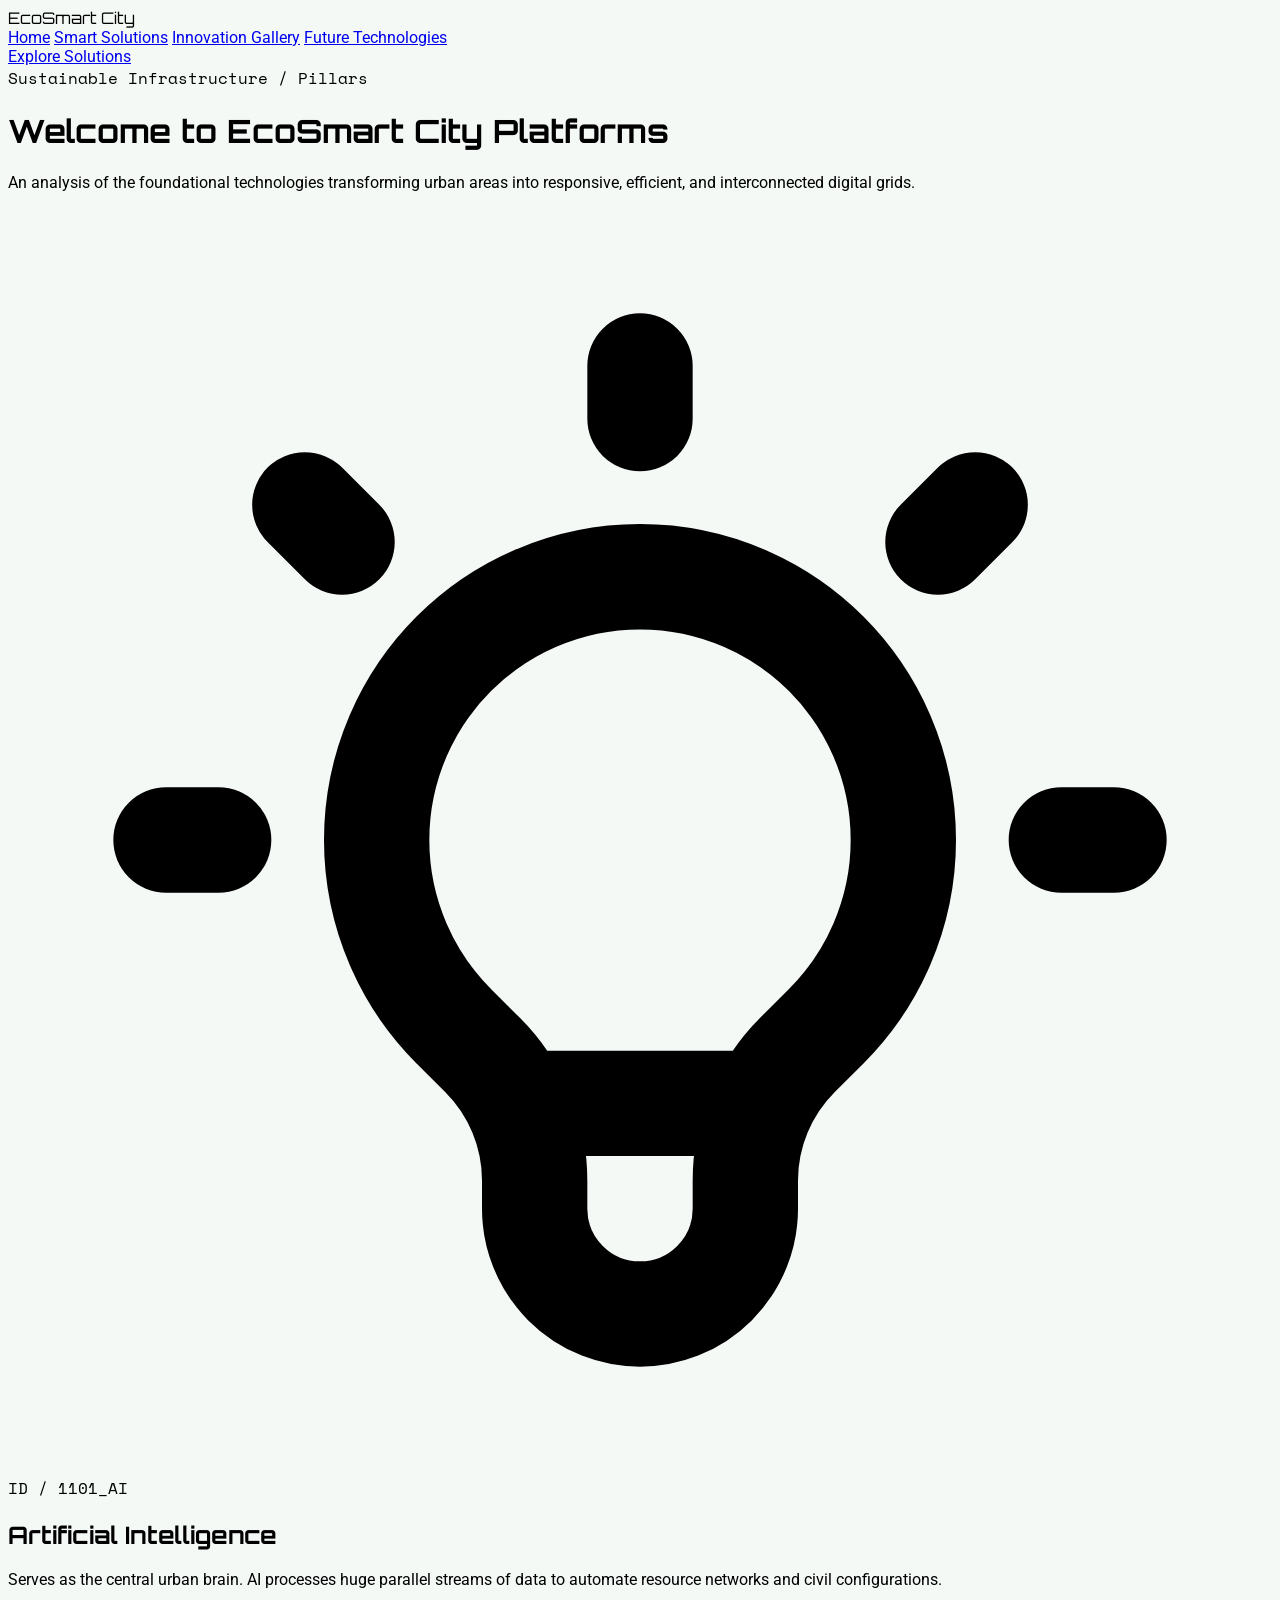
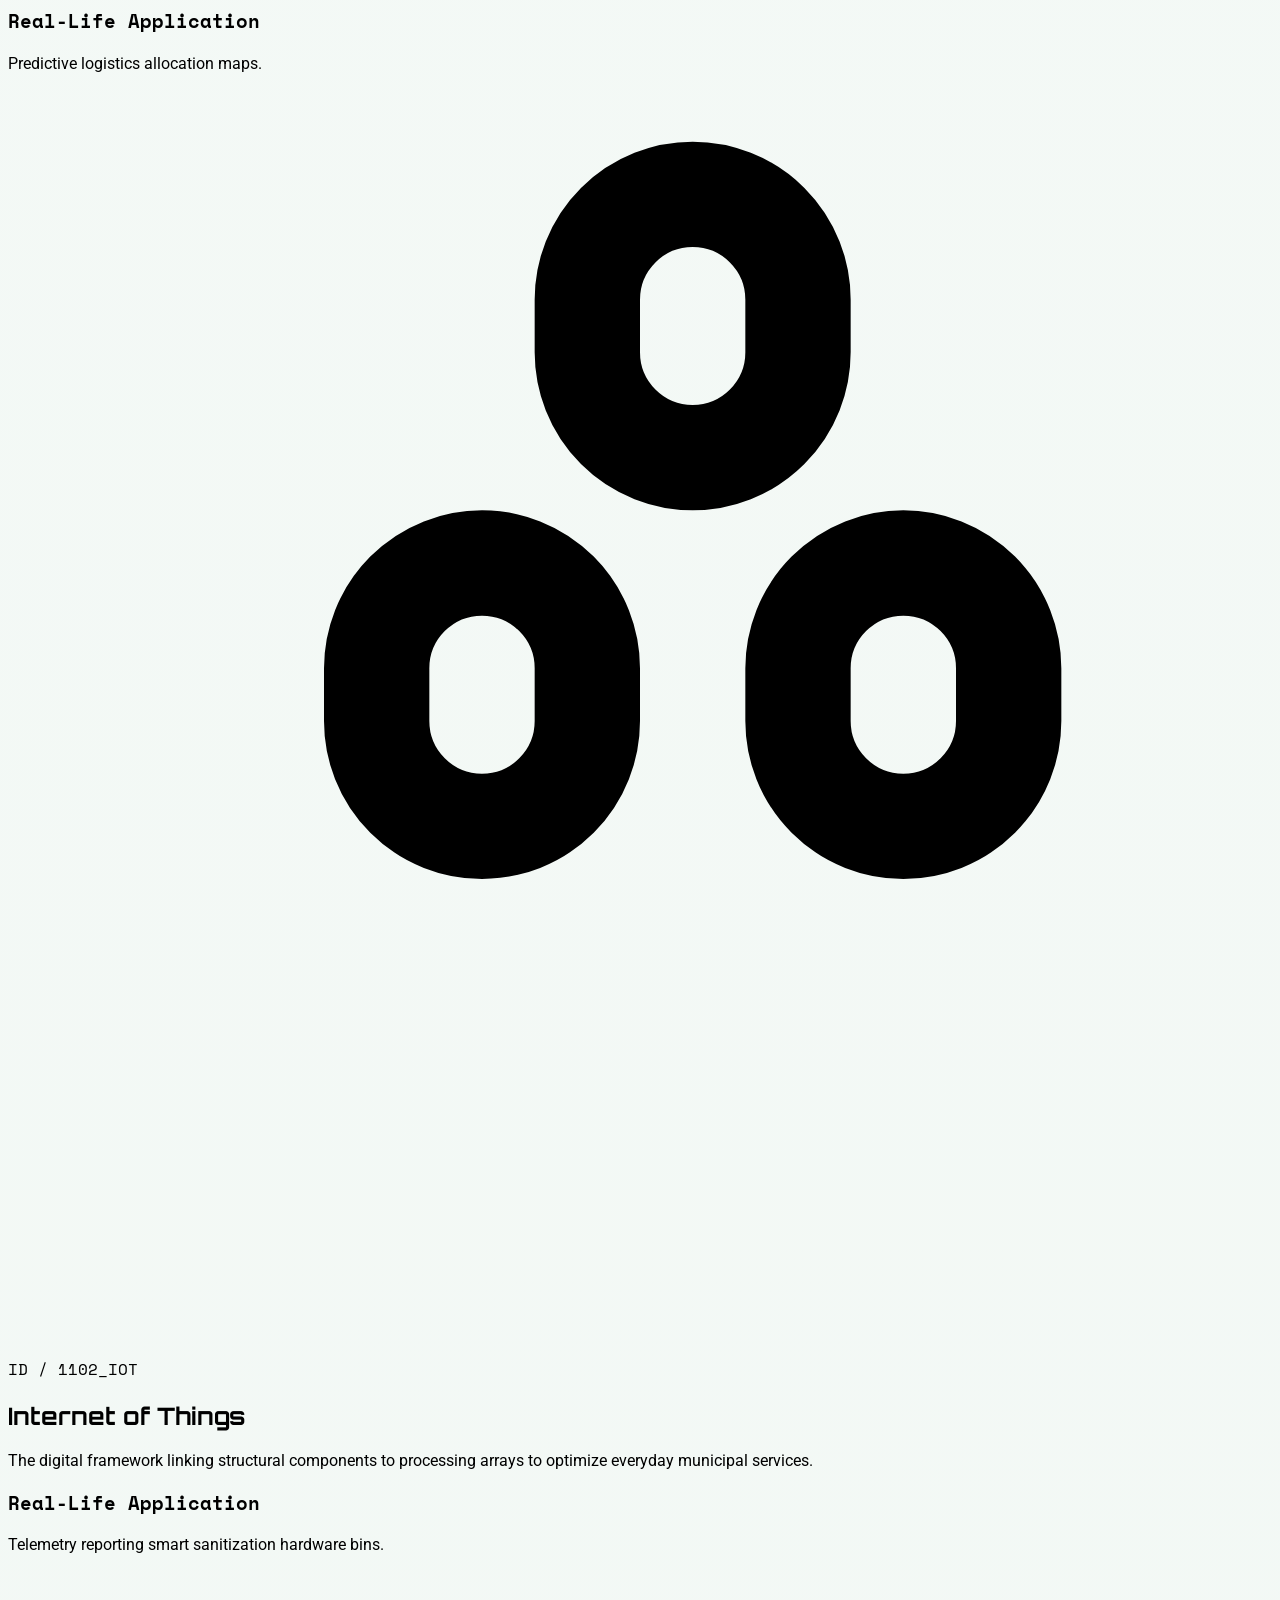
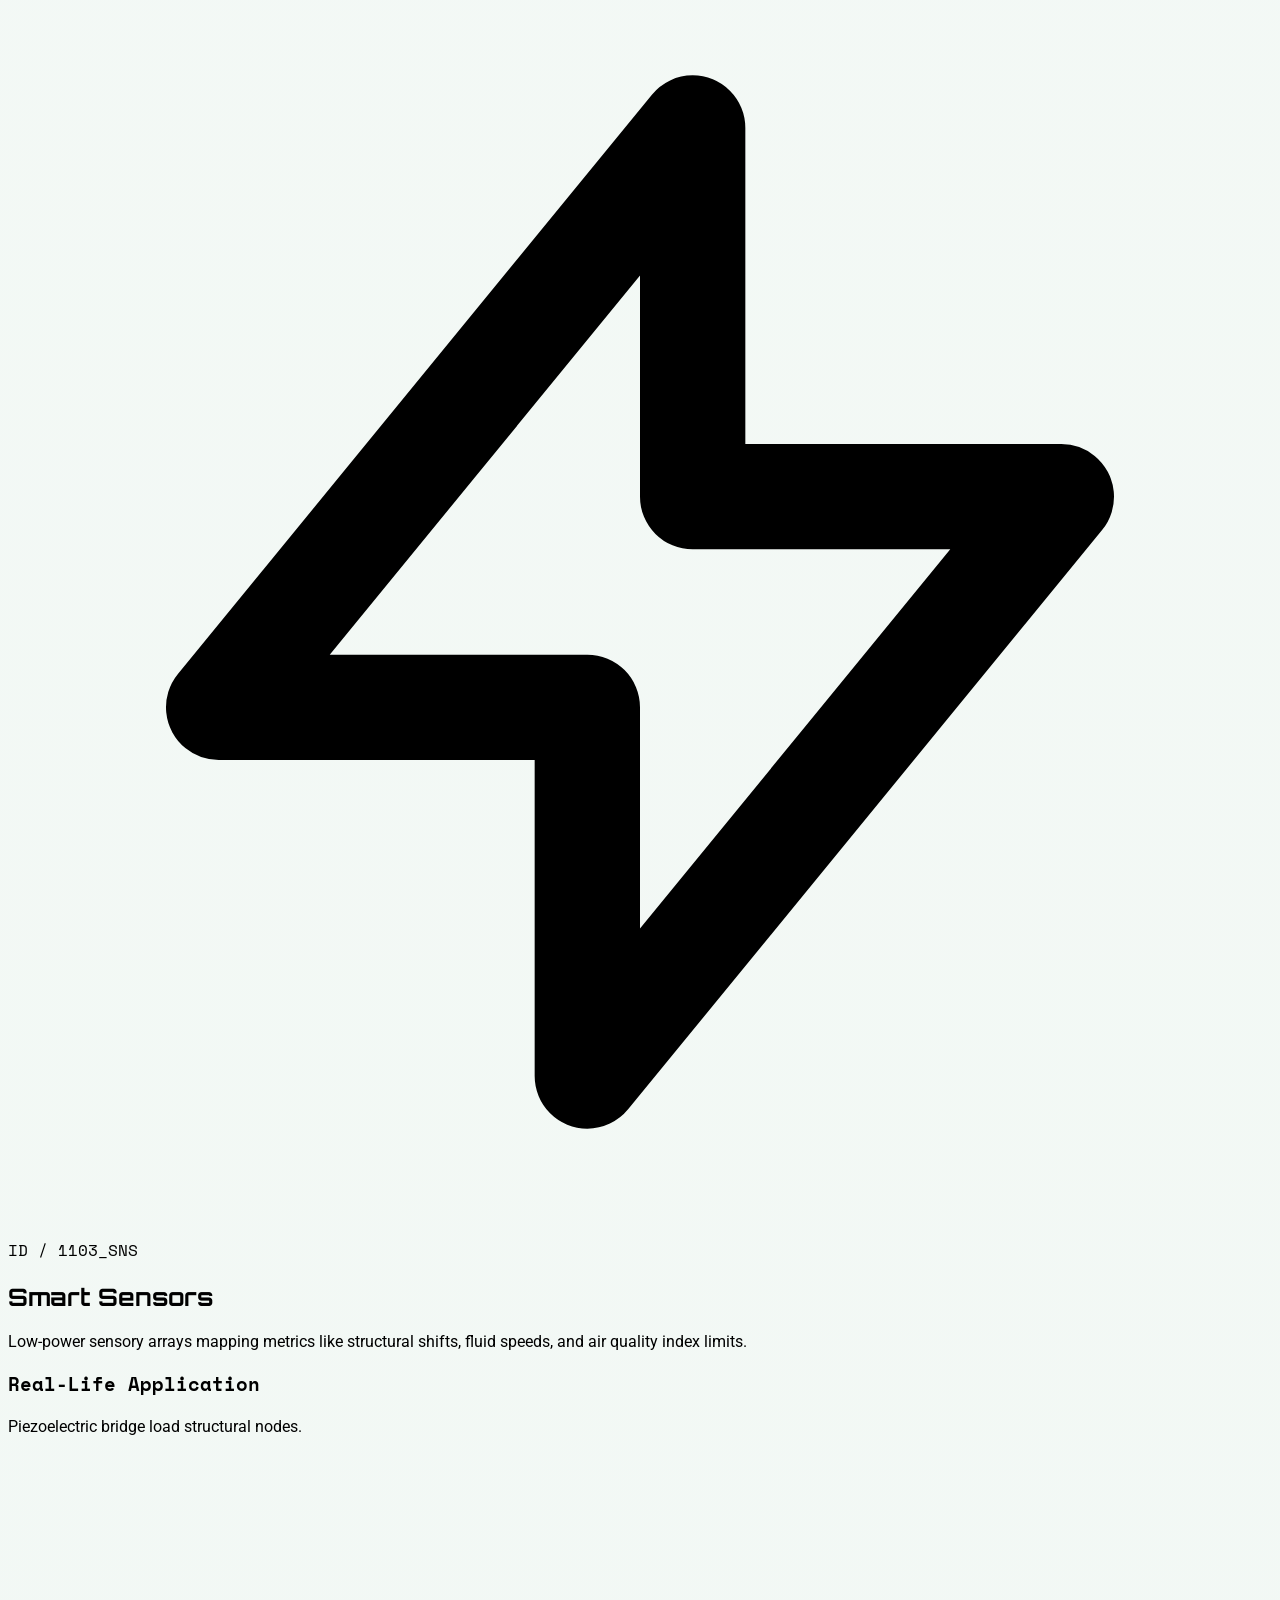
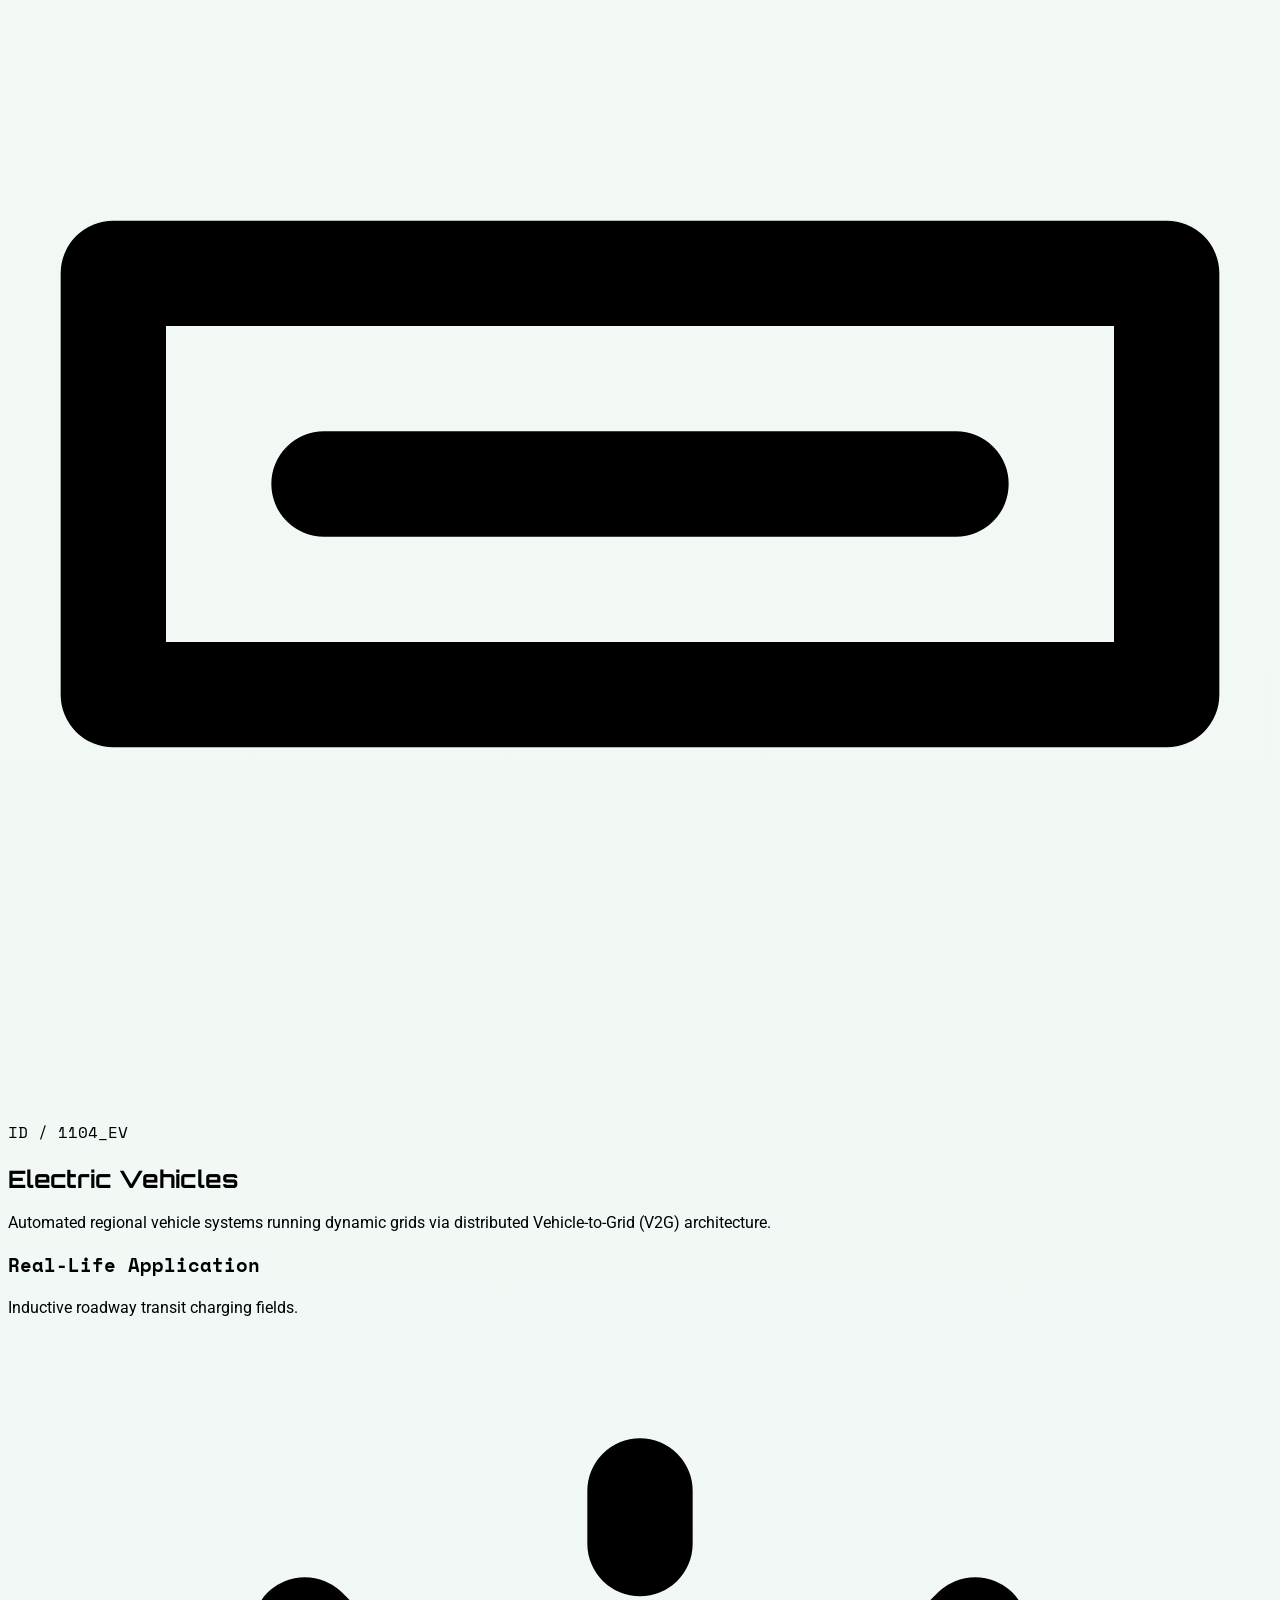
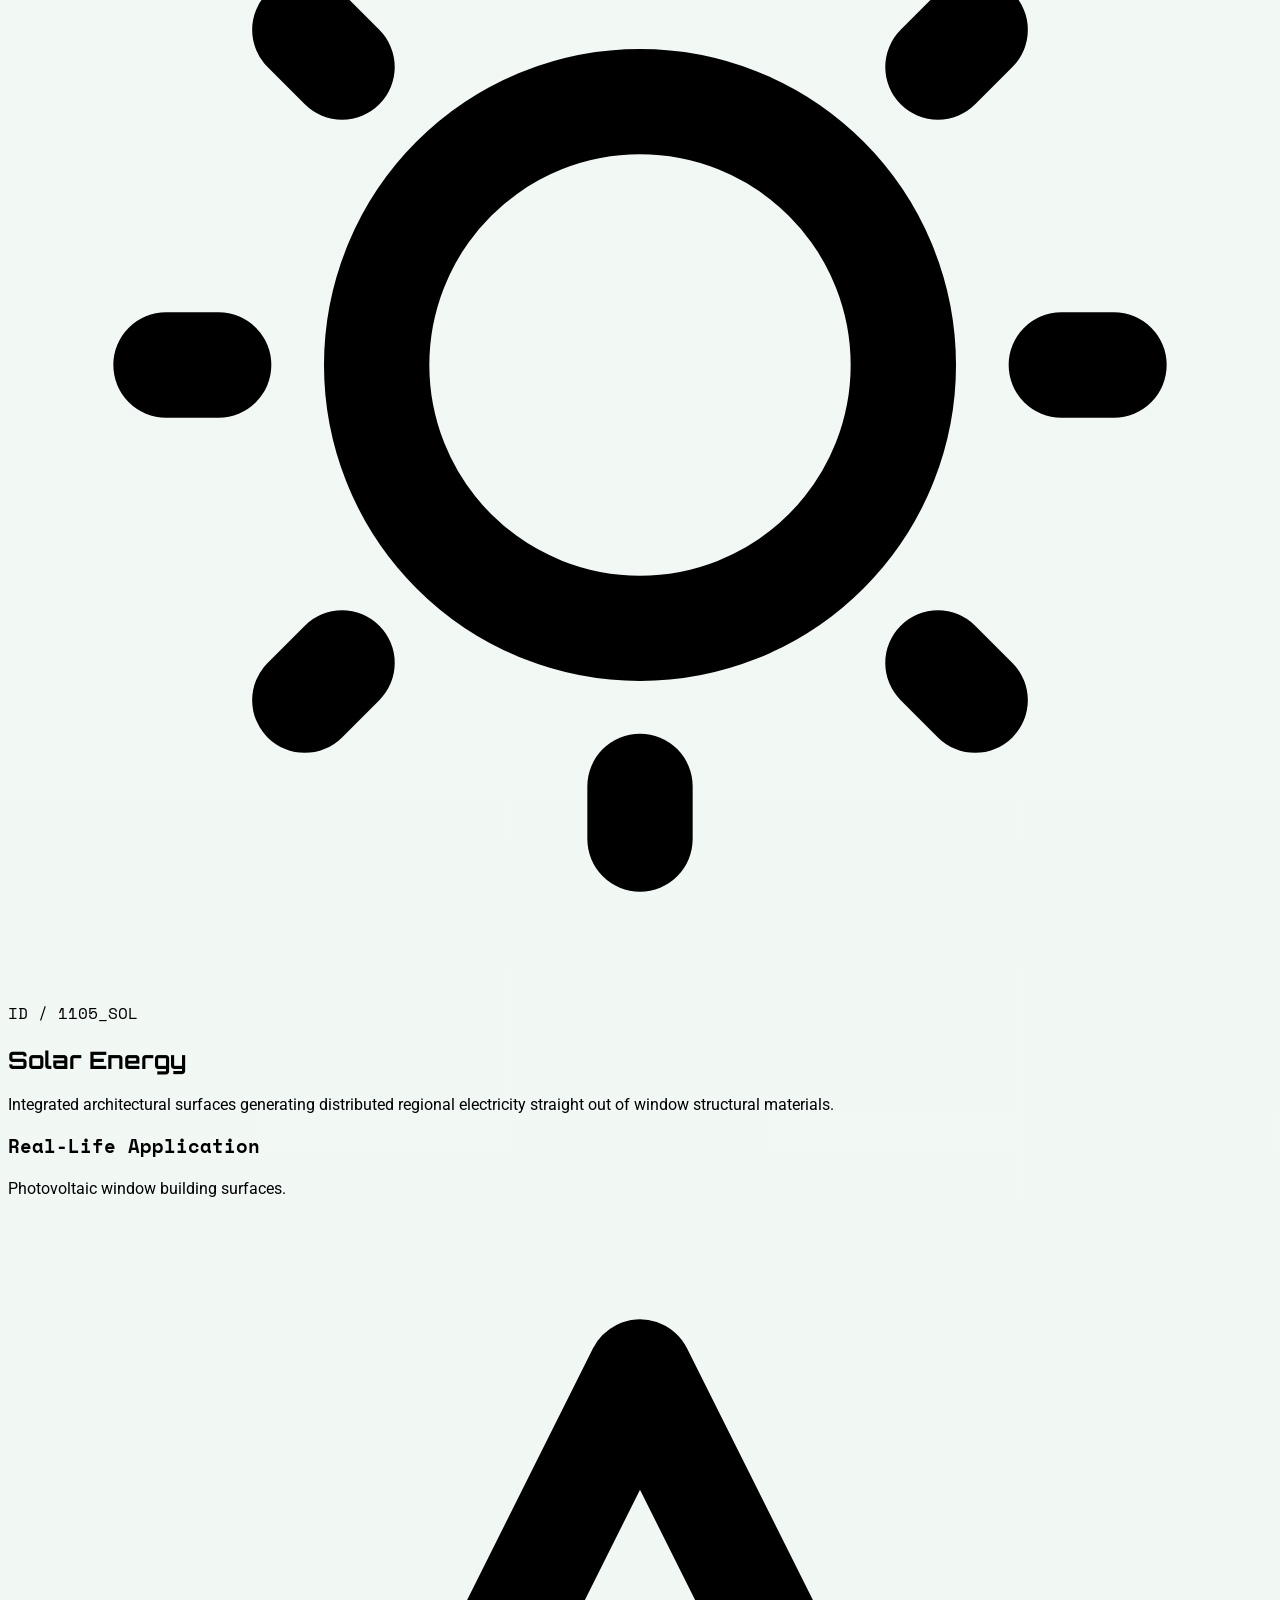
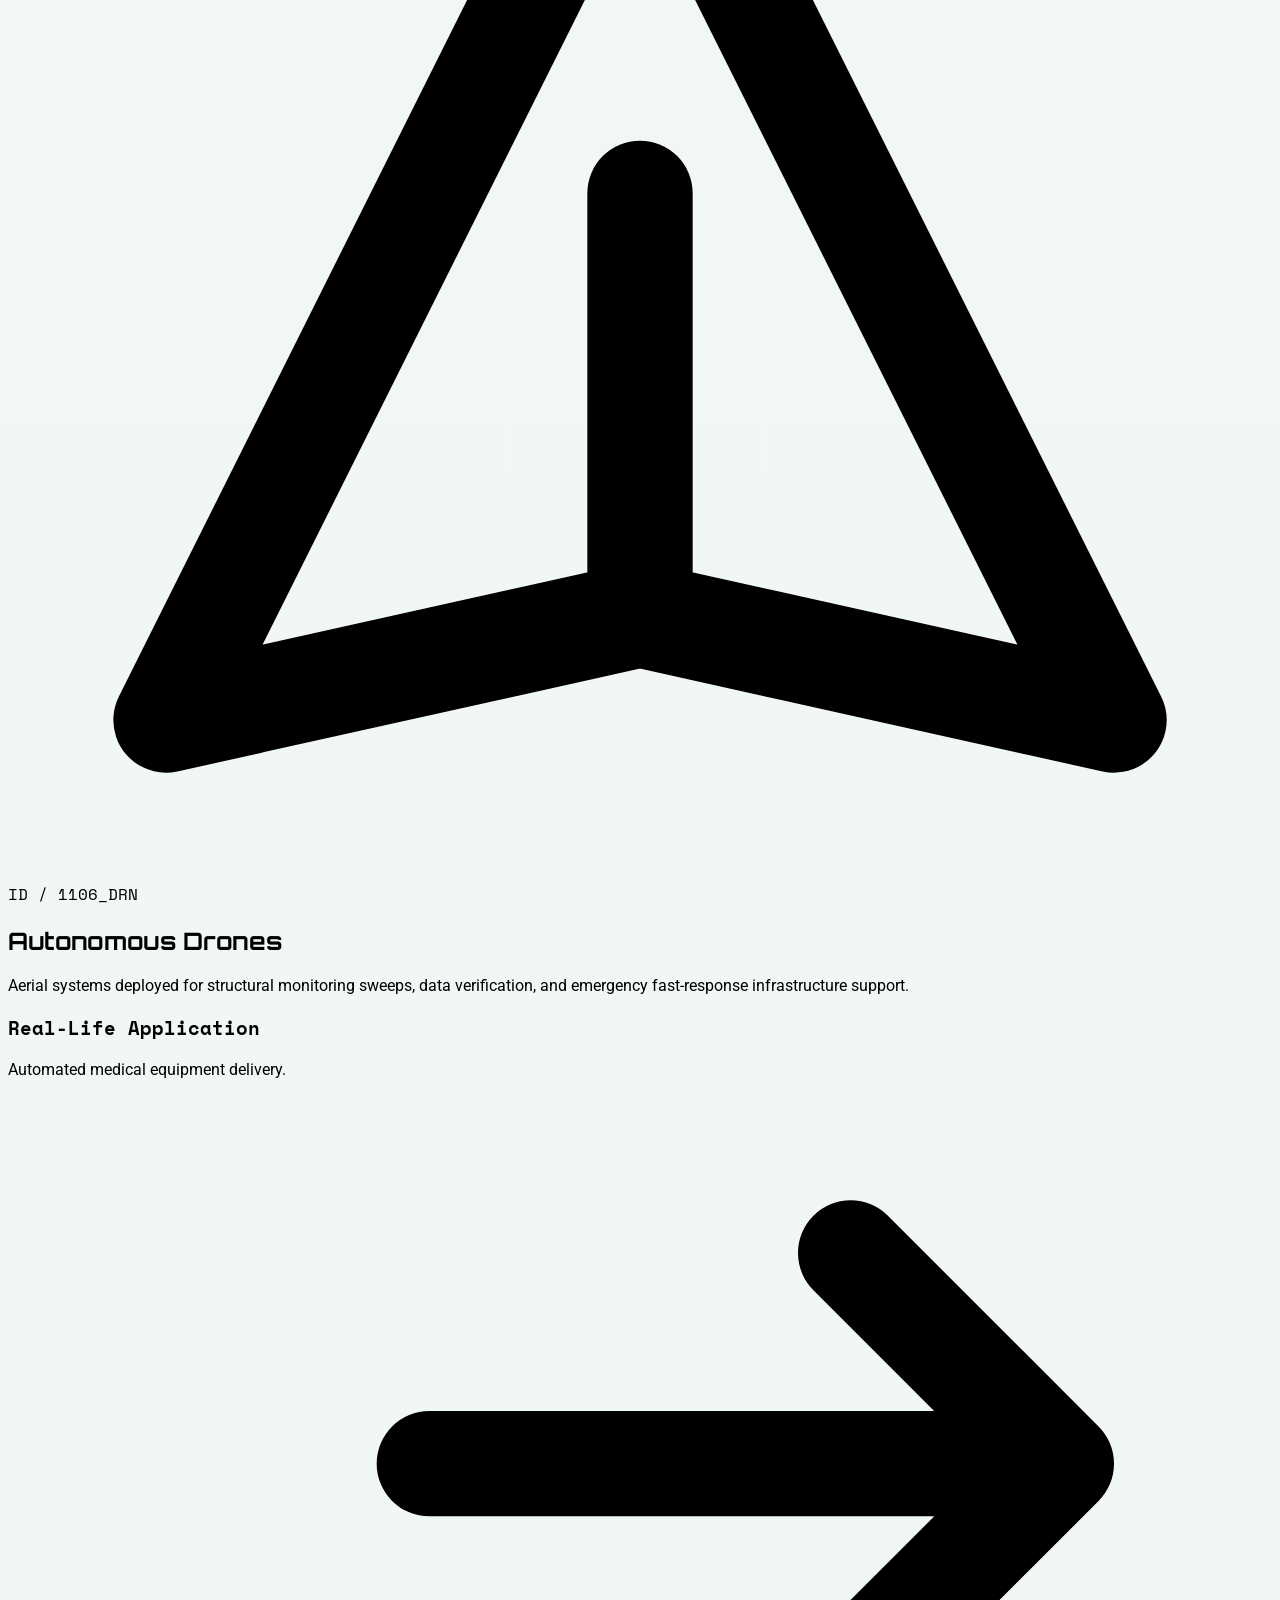
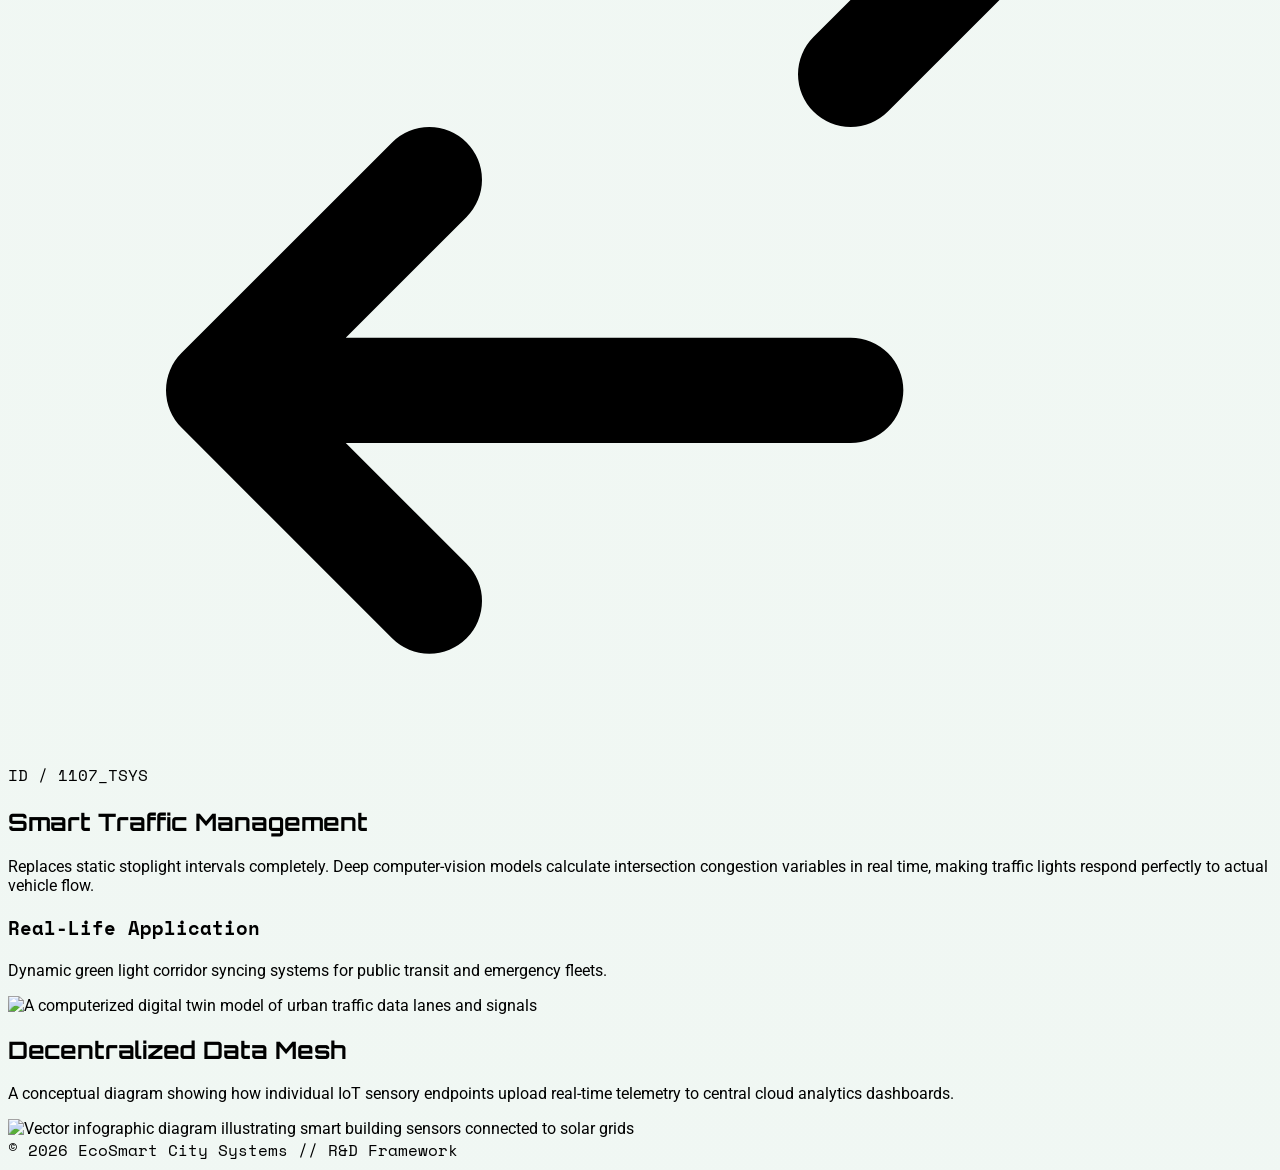
==== future.html @ ba5cf3be "Add files via upload" ====
<!DOCTYPE html>
<html lang="en">
<head>
    <meta charset="UTF-8">
    <meta name="viewport" content="width=device-width, initial-scale=1.0">
    <title>EcoSmart City | Smart Cities & Sustainable Infrastructure</title>
    
    <!-- Tailwind CSS CDN for modern grid layouts and utilities -->
    <script src="https://cdn.tailwindcss.com"></script>
    
    <!-- AOS CSS Library for smooth scroll-driven entrance animations -->
    <link href="https://unpkg.com/aos@2.3.1/dist/aos.css" rel="stylesheet">

    <style>
        /* Importing Orbitron for headings and Roboto for regular text */
        @import url('https://fonts.googleapis.com/css2?family=Orbitron:wght@500;700;900&family=Roboto:wght@300;400;500;700&family=Space+Mono&display=swap');
        
        body { font-family: 'Roboto', sans-serif; overflow-x: hidden; }
        h1, h2, h3, .heading-font { font-family: 'Orbitron', sans-serif; }
        .font-mono { font-family: 'Space Mono', monospace; }

        /* Background Mesh Grid Animation (Light Eco-Digital Variant) */
        @keyframes meshFlicker {
            0% { background-position: 0px 0px; opacity: 0.4; }
            50% { background-position: 2px -2px; opacity: 0.5; }
            100% { background-position: 0px 0px; opacity: 0.4; }
        }

        .animated-mesh {
            background-color: #f4f9f6;
            background-image: 
                linear-gradient(rgba(244, 249, 246, 0.90), rgba(240, 247, 243, 0.96)),
                url('[data-uri]');
            background-size: initial;
            animation: meshFlicker 8s ease-in-out infinite;
        }

        ::-webkit-scrollbar { width: 6px; }
        ::-webkit-scrollbar-track { background: #eef5f1; }
        ::-webkit-scrollbar-thumb { background: #c2dcd0; border-radius: 10px; }
    </style>
</head>

<body class="animated-mesh text-slate-700 font-light">

    <!-- Top Navigation Bar (Unchanged) -->
    <nav class="sticky top-0 z-50 border-b border-slate-100 bg-[#fbfcfb]/95 backdrop-blur-md transition-all">
        <div class="max-w-7xl mx-auto px-6 h-20 flex items-center justify-between">
            
            <!-- Logo Section -->
            <div class="flex items-center gap-2.5 font-bold text-[#0f4c43] text-xl tracking-wide heading-font">
                <span class="h-4 w-4 rounded-full bg-[#52b788] inline-block shadow-sm"></span>
                EcoSmart City
            </div>
            
            <!-- Links Section -->
            <div class="hidden lg:flex items-center gap-6 font-medium text-[#3a5a40]">
                <a href="index.html" class="bg-[#0f4c43] text-white px-5 py-2.5 rounded-full text-sm font-semibold hover:opacity-90 transition-all">Home</a>
                <a href="smart-solutions.html" class="hover:text-[#0f4c43] text-sm transition-colors duration-200">Smart Solutions</a>
                <a href="innovation-gallery.html" class="hover:text-[#0f4c43] text-sm transition-colors duration-200">Innovation Gallery</a>
                <a href="future.html" class="hover:text-[#0f4c43] text-sm transition-colors duration-200">Future Technologies</a>
            </div>

            <!-- Action CTA Button -->
            <div>
                <a href="#" class="bg-[#ffb03a] hover:bg-[#efa12a] text-[#0f4c43] px-6 py-3 rounded-full text-sm font-bold tracking-wide transition-all shadow-sm">
                    Explore Solutions
                </a>
            </div>
        </div>
    </nav>

    <!-- Header -->
    <header class="relative overflow-hidden bg-emerald-50/40 py-28 border-b border-emerald-100/60">
        <div class="absolute inset-0 bg-[radial-gradient(circle_at_30%_30%,_rgba(16,185,129,0.08),_rgba(244,249,246,0)_40%)]"></div>
        <div class="max-w-4xl mx-auto px-6 text-center relative z-10" data-aos="fade-up" data-aos-duration="1000">
            <span class="font-mono text-emerald-600 text-xs font-bold tracking-widest uppercase bg-emerald-100/60 px-3.5 py-1.5 rounded-full border border-emerald-200/60 shadow-sm">
                Sustainable Infrastructure / Pillars
            </span>
            <h1 class="mt-6 text-3xl sm:text-5xl font-black tracking-tight text-slate-900 leading-tight">
                Welcome to <span class="text-[#0f4c43]">EcoSmart City</span> Platforms
            </h1>
            <p class="mt-5 text-slate-600 text-base sm:text-lg max-w-2xl mx-auto leading-relaxed font-normal">
                An analysis of the foundational technologies transforming urban areas into responsive, efficient, and interconnected digital grids.
            </p>
        </div>
    </header>

    <!-- Main Technologies Grid -->
    <main class="max-w-7xl mx-auto px-6 py-20">
        <div class="grid grid-cols-1 md:grid-cols-2 lg:grid-cols-3 gap-8">

            <!-- 1. Artificial Intelligence -->
            <section data-aos="fade-up" data-aos-duration="600" data-aos-delay="100" class="group bg-white border border-slate-200/80 rounded-2xl p-6 transition-all duration-300 hover:border-emerald-400 hover:-translate-y-1 hover:shadow-xl hover:shadow-emerald-500/5 flex flex-col justify-between">
                <div>
                    <div class="flex items-center justify-between mb-5">
                        <div class="p-3 bg-emerald-50 text-emerald-600 rounded-xl border border-emerald-100 group-hover:scale-110 transition-transform duration-300">
                            <svg class="w-6 h-6" fill="none" stroke="currentColor" stroke-width="2" viewBox="0 0 24 24"><path stroke-linecap="round" stroke-linejoin="round" d="M9.663 17h4.673M12 3v1m6.364 1.636l-.707.707M21 12h-1M4 12H3m3.343-5.657l-.707-.707m2.828 9.9a5 5 0 117.072 0l-.548.547A3.374 3.374 0 0014 18.469V19a2 2 0 11-4 0v-.531c0-.895-.356-1.754-.988-2.386l-.548-.547z"/></svg>
                        </div>
                        <span class="font-mono text-xs text-slate-400">ID / 1101_AI</span>
                    </div>
                    <h2 class="text-lg font-bold text-slate-900 mb-2 tracking-wide">Artificial Intelligence</h2>
                    <p class="text-slate-600 text-sm leading-relaxed font-normal">Serves as the central urban brain. AI processes huge parallel streams of data to automate resource networks and civil configurations.</p>
                </div>
                <div class="mt-6 border-t border-slate-100 pt-4"><h3 class="font-mono text-xs font-bold uppercase tracking-wider text-emerald-600 mb-1">Real-Life Application</h3><p class="text-xs text-slate-500 font-normal">Predictive logistics allocation maps.</p></div>
            </section>

            <!-- 2. Internet of Things -->
            <section data-aos="fade-up" data-aos-duration="600" data-aos-delay="200" class="group bg-white border border-slate-200/80 rounded-2xl p-6 transition-all duration-300 hover:border-emerald-400 hover:-translate-y-1 hover:shadow-xl flex flex-col justify-between">
                <div>
                    <div class="flex items-center justify-between mb-5">
                        <div class="p-3 bg-emerald-50 text-emerald-600 rounded-xl border border-emerald-100 group-hover:scale-110 transition-transform duration-300">
                            <svg class="w-6 h-6" fill="none" stroke="currentColor" stroke-width="2" viewBox="0 0 24 24"><path stroke-linecap="round" stroke-linejoin="round" d="M11 4a2 2 0 114 0v1a2 2 0 01-2 2 2 2 0 01-2-2V4zm-4 7a2 2 0 114 0v1a2 2 0 01-2 2 2 2 0 01-2-2v-1zm8 0a2 2 0 114 0v1a2 2 0 01-2 2 2 2 0 01-2-2v-1z"/></svg>
                        </div>
                        <span class="font-mono text-xs text-slate-400">ID / 1102_IOT</span>
                    </div>
                    <h2 class="text-lg font-bold text-slate-900 mb-2 tracking-wide">Internet of Things</h2>
                    <p class="text-slate-600 text-sm leading-relaxed font-normal">The digital framework linking structural components to processing arrays to optimize everyday municipal services.</p>
                </div>
                <div class="mt-6 border-t border-slate-100 pt-4"><h3 class="font-mono text-xs font-bold uppercase tracking-wider text-emerald-600 mb-1">Real-Life Application</h3><p class="text-xs text-slate-500 font-normal">Telemetry reporting smart sanitization hardware bins.</p></div>
            </section>

            <!-- 3. Smart Sensors -->
            <section data-aos="fade-up" data-aos-duration="600" data-aos-delay="300" class="group bg-white border border-slate-200/80 rounded-2xl p-6 transition-all duration-300 hover:border-emerald-400 hover:-translate-y-1 hover:shadow-xl flex flex-col justify-between">
                <div>
                    <div class="flex items-center justify-between mb-5">
                        <div class="p-3 bg-emerald-50 text-emerald-600 rounded-xl border border-emerald-100 group-hover:scale-110 transition-transform duration-300">
                            <svg class="w-6 h-6" fill="none" stroke="currentColor" stroke-width="2" viewBox="0 0 24 24"><path stroke-linecap="round" stroke-linejoin="round" d="M13 10V3L4 14h7v7l9-11h-7z"/></svg>
                        </div>
                        <span class="font-mono text-xs text-slate-400">ID / 1103_SNS</span>
                    </div>
                    <h2 class="text-lg font-bold text-slate-900 mb-2 tracking-wide">Smart Sensors</h2>
                    <p class="text-slate-600 text-sm leading-relaxed font-normal">Low-power sensory arrays mapping metrics like structural shifts, fluid speeds, and air quality index limits.</p>
                </div>
                <div class="mt-6 border-t border-slate-100 pt-4"><h3 class="font-mono text-xs font-bold uppercase tracking-wider text-emerald-600 mb-1">Real-Life Application</h3><p class="text-xs text-slate-500 font-normal">Piezoelectric bridge load structural nodes.</p></div>
            </section>

            <!-- 4. Electric Vehicles -->
            <section data-aos="fade-up" data-aos-duration="600" data-aos-delay="100" class="group bg-white border border-slate-200/80 rounded-2xl p-6 transition-all duration-300 hover:border-emerald-400 hover:-translate-y-1 hover:shadow-xl flex flex-col justify-between">
                <div>
                    <div class="flex items-center justify-between mb-5">
                        <div class="p-3 bg-emerald-50 text-emerald-600 rounded-xl border border-emerald-100 group-hover:scale-110 transition-transform duration-300">
                            <svg class="w-6 h-6" fill="none" stroke="currentColor" stroke-width="2" viewBox="0 0 24 24"><path stroke-linecap="round" stroke-linejoin="round" d="M18 12H6M2 8h20v8H2V8z"/></svg>
                        </div>
                        <span class="font-mono text-xs text-slate-400">ID / 1104_EV</span>
                    </div>
                    <h2 class="text-lg font-bold text-slate-900 mb-2 tracking-wide">Electric Vehicles</h2>
                    <p class="text-slate-600 text-sm leading-relaxed font-normal">Automated regional vehicle systems running dynamic grids via distributed Vehicle-to-Grid (V2G) architecture.</p>
                </div>
                <div class="mt-6 border-t border-slate-100 pt-4"><h3 class="font-mono text-xs font-bold uppercase tracking-wider text-emerald-600 mb-1">Real-Life Application</h3><p class="text-xs text-slate-500 font-normal">Inductive roadway transit charging fields.</p></div>
            </section>

            <!-- 5. Solar Energy Systems -->
            <section data-aos="fade-up" data-aos-duration="600" data-aos-delay="200" class="group bg-white border border-slate-200/80 rounded-2xl p-6 transition-all duration-300 hover:border-emerald-400 hover:-translate-y-1 hover:shadow-xl flex flex-col justify-between">
                <div>
                    <div class="flex items-center justify-between mb-5">
                        <div class="p-3 bg-emerald-50 text-emerald-600 rounded-xl border border-emerald-100 group-hover:scale-110 transition-transform duration-300">
                            <svg class="w-6 h-6" fill="none" stroke="currentColor" stroke-width="2" viewBox="0 0 24 24"><path stroke-linecap="round" stroke-linejoin="round" d="M12 3v1m0 16v1m9-9h-1M4 12H3m15.364-6.364l-.707.707M6.343 17.657l-.707.707m12.728 0l-.707-.707M6.343 6.343l-.707-.707M12 7a5 5 0 100 10 5 5 0 000-10z"/></svg>
                        </div>
                        <span class="font-mono text-xs text-slate-400">ID / 1105_SOL</span>
                    </div>
                    <h2 class="text-lg font-bold text-slate-900 mb-2 tracking-wide">Solar Energy</h2>
                    <p class="text-slate-600 text-sm leading-relaxed font-normal">Integrated architectural surfaces generating distributed regional electricity straight out of window structural materials.</p>
                </div>
                <div class="mt-6 border-t border-slate-100 pt-4"><h3 class="font-mono text-xs font-bold uppercase tracking-wider text-emerald-600 mb-1">Real-Life Application</h3><p class="text-xs text-slate-500 font-normal">Photovoltaic window building surfaces.</p></div>
            </section>

            <!-- 6. Autonomous Drones -->
            <section data-aos="fade-up" data-aos-duration="600" data-aos-delay="300" class="group bg-white border border-slate-200/80 rounded-2xl p-6 transition-all duration-300 hover:border-emerald-400 hover:-translate-y-1 hover:shadow-xl flex flex-col justify-between">
                <div>
                    <div class="flex items-center justify-between mb-5">
                        <div class="p-3 bg-emerald-50 text-emerald-600 rounded-xl border border-emerald-100 group-hover:scale-110 transition-transform duration-300">
                            <svg class="w-6 h-6" fill="none" stroke="currentColor" stroke-width="2" viewBox="0 0 24 24"><path stroke-linecap="round" stroke-linejoin="round" d="M12 19l9 2-9-18-9 18 9-2zm0 0v-8"/></svg>
                        </div>
                        <span class="font-mono text-xs text-slate-400">ID / 1106_DRN</span>
                    </div>
                    <h2 class="text-lg font-bold text-slate-900 mb-2 tracking-wide">Autonomous Drones</h2>
                    <p class="text-slate-600 text-sm leading-relaxed font-normal">Aerial systems deployed for structural monitoring sweeps, data verification, and emergency fast-response infrastructure support.</p>
                </div>
                <div class="mt-6 border-t border-slate-100 pt-4"><h3 class="font-mono text-xs font-bold uppercase tracking-wider text-emerald-600 mb-1">Real-Life Application</h3><p class="text-xs text-slate-500 font-normal">Automated medical equipment delivery.</p></div>
            </section>

            <!-- Pillar #7: Smart Traffic System -->
            <section data-aos="fade-up" data-aos-duration="800" class="group bg-white border border-slate-200 rounded-2xl p-6 md:col-span-2 lg:col-span-3 transition-all hover:border-emerald-400 hover:shadow-xl">
                <div class="lg:flex lg:items-center lg:gap-10">
                    <div class="lg:w-1/2">
                        <div class="flex items-center justify-between mb-5">
                            <div class="p-3.5 bg-emerald-50 text-emerald-600 rounded-2xl border border-emerald-100 group-hover:rotate-12 transition-transform duration-300 shadow-sm">
                                <svg class="w-7 h-7" fill="none" stroke="currentColor" stroke-width="2" viewBox="0 0 24 24"><path stroke-linecap="round" stroke-linejoin="round" d="M8 7h12m0 0l-4-4m4 4l-4 4m0 6H4m0 0l4 4m-4-4l4-4"/></svg>
                            </div>
                            <span class="font-mono text-xs text-slate-400">ID / 1107_TSYS</span>
                        </div>
                        <h2 class="text-xl sm:text-2xl font-bold text-slate-900 mb-3 tracking-wide leading-tight">Smart Traffic Management</h2>
                        <p class="text-slate-600 text-sm leading-relaxed mb-5 font-normal">
                            Replaces static stoplight intervals completely. Deep computer-vision models calculate intersection congestion variables in real time, making traffic lights respond perfectly to actual vehicle flow.
                        </p>
                        <div class="border-t border-slate-100 pt-4">
                            <h3 class="font-mono text-xs font-bold uppercase tracking-wider text-emerald-600 mb-1.5">Real-Life Application</h3>
                            <p class="text-xs text-slate-500 leading-relaxed font-normal">Dynamic green light corridor syncing systems for public transit and emergency fleets.</p>
                        </div>
                    </div>
                    
                    <!-- HIGH CONTRAST IMAGE CONTAINER -->
                    <div class="mt-8 lg:mt-0 lg:w-1/2 border border-slate-200 rounded-2xl overflow-hidden aspect-video bg-slate-900 shadow-lg relative group">
                        <div class="absolute inset-0 bg-gradient-to-tr from-slate-950/20 via-transparent to-transparent z-10"></div>
                        <img src="https://encrypted-tbn3.gstatic.com/licensed-image?q=tbn:ANd9GcQ7nRBJh0-ch67nHxDC5IL7YkzVeQdbahtcjBEEB-HwWvxQrbD8en9q-5yDgUeAv332640g8iqcsou7YbY" alt="A computerized digital twin model of urban traffic data lanes and signals" class="w-full h-full object-cover group-hover:scale-105 transition-transform duration-700 block" />
                    </div>
                </div>
            </section>

        </div>
    </main>

    <!-- Visual Ecosystem Integration Section -->
    <section class="bg-emerald-50/30 border-t border-emerald-100 py-24">
        <div class="max-w-4xl mx-auto px-6 text-center" data-aos="zoom-in" data-aos-duration="1000">
            <h2 class="text-xl sm:text-2xl font-bold text-slate-900 mb-3 tracking-wide">Decentralized Data Mesh</h2>
            <p class="text-slate-600 text-sm max-w-lg mx-auto mb-12 leading-relaxed font-normal">
                A conceptual diagram showing how individual IoT sensory endpoints upload real-time telemetry to central cloud analytics dashboards.
            </p>
            
            <!-- HIGH CONTRAST MESH CONTAINER -->
            <div class="border border-emerald-200 rounded-3xl overflow-hidden bg-white shadow-xl group p-4">
                <img src="https://encrypted-tbn2.gstatic.com/licensed-image?q=tbn:ANd9GcTEFpJxp6K6Qn6Fu3m2bl5xLAK0t7ZoqZUAp7_k53p1x39o8KbT5uxDm2aFYw_QX6F69mkEvCvUvBmfZCw" alt="Vector infographic diagram illustrating smart building sensors connected to solar grids" class="w-full object-cover group-hover:scale-[1.01] transition-transform duration-700 ease-in-out block rounded-2xl border border-slate-100" />
            </div>
        </div>
    </section>

    <!-- Footer System -->
    <footer class="bg-emerald-50/50 border-t border-emerald-100 text-slate-400 font-mono text-center text-xs py-10">
        &copy; 2026 EcoSmart City Systems // R&D Framework
    </footer>

    <!-- AOS JavaScript Script Injection & Initialization -->
    <script src="https://unpkg.com/aos@2.3.1/dist/aos.js"></script>
    <script>
        AOS.init({
            once: true,
            mirror: false
        });
    </script>
</body>
</html>
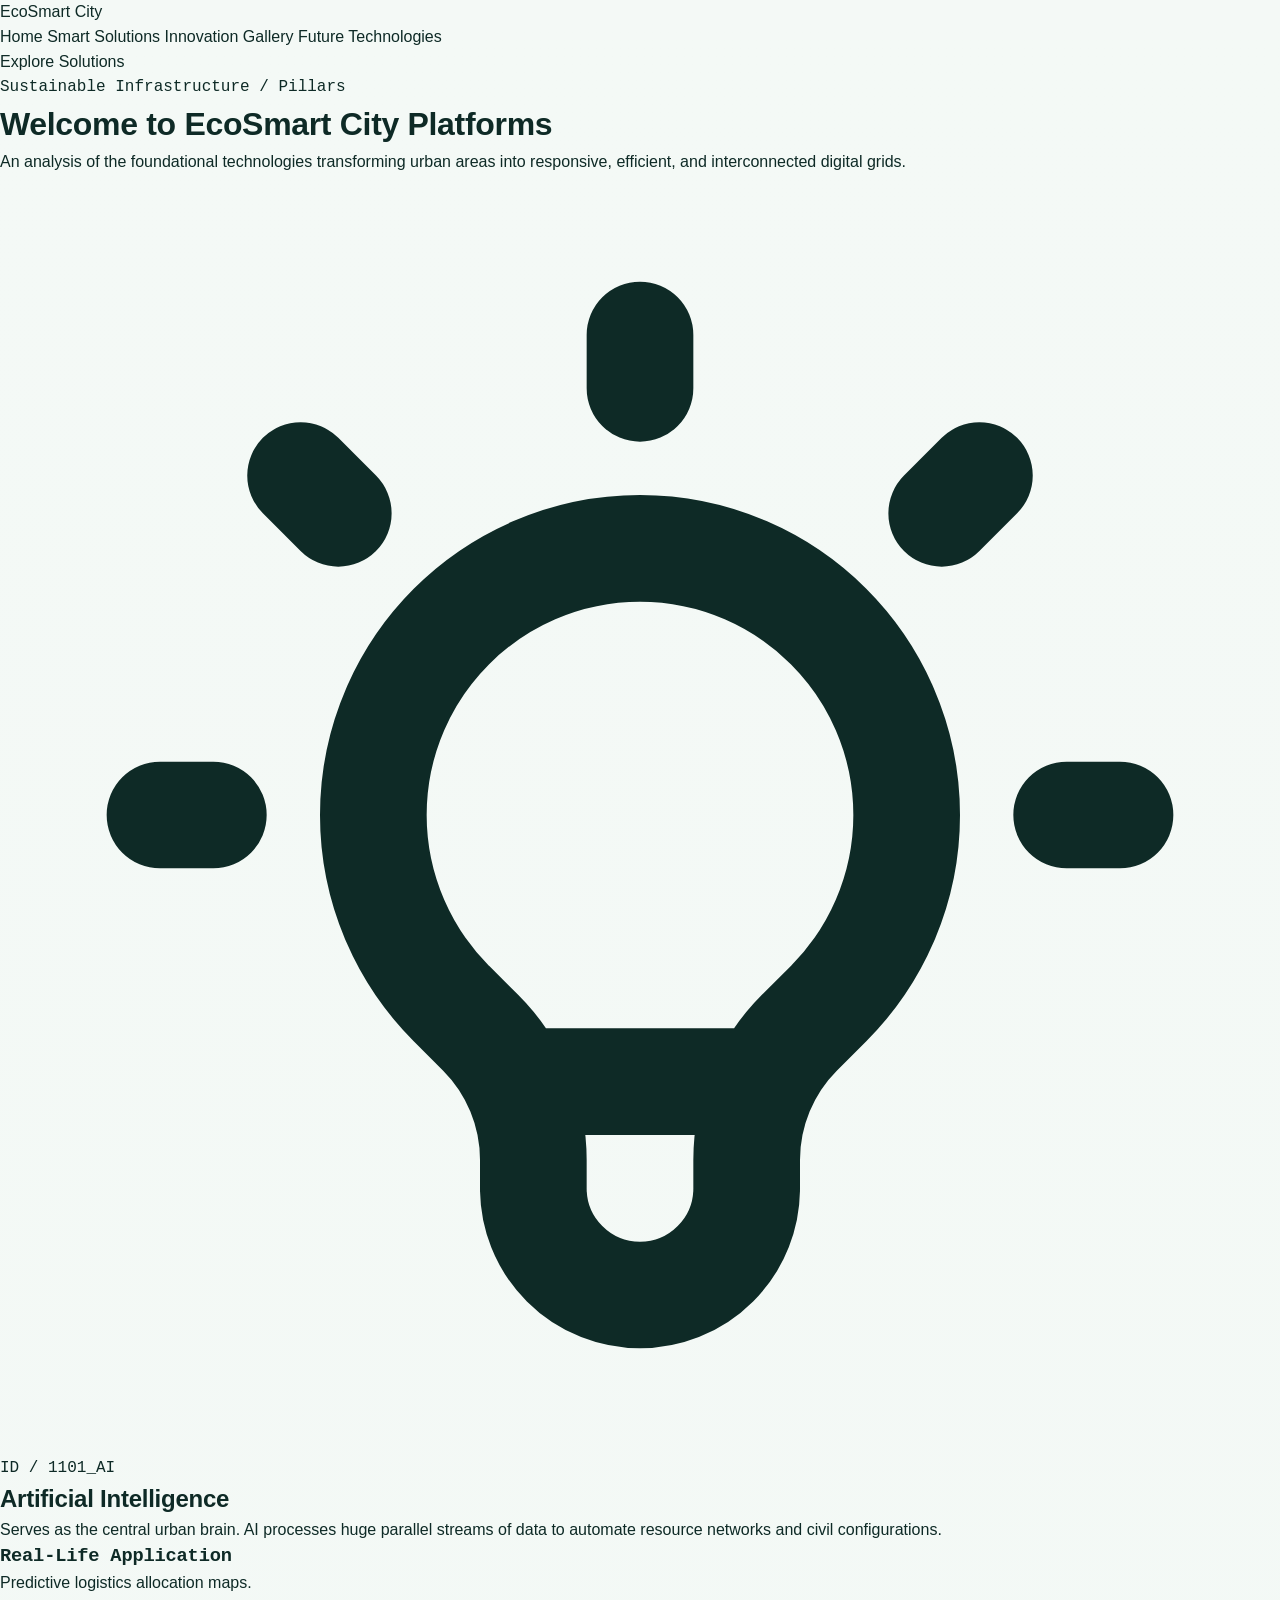
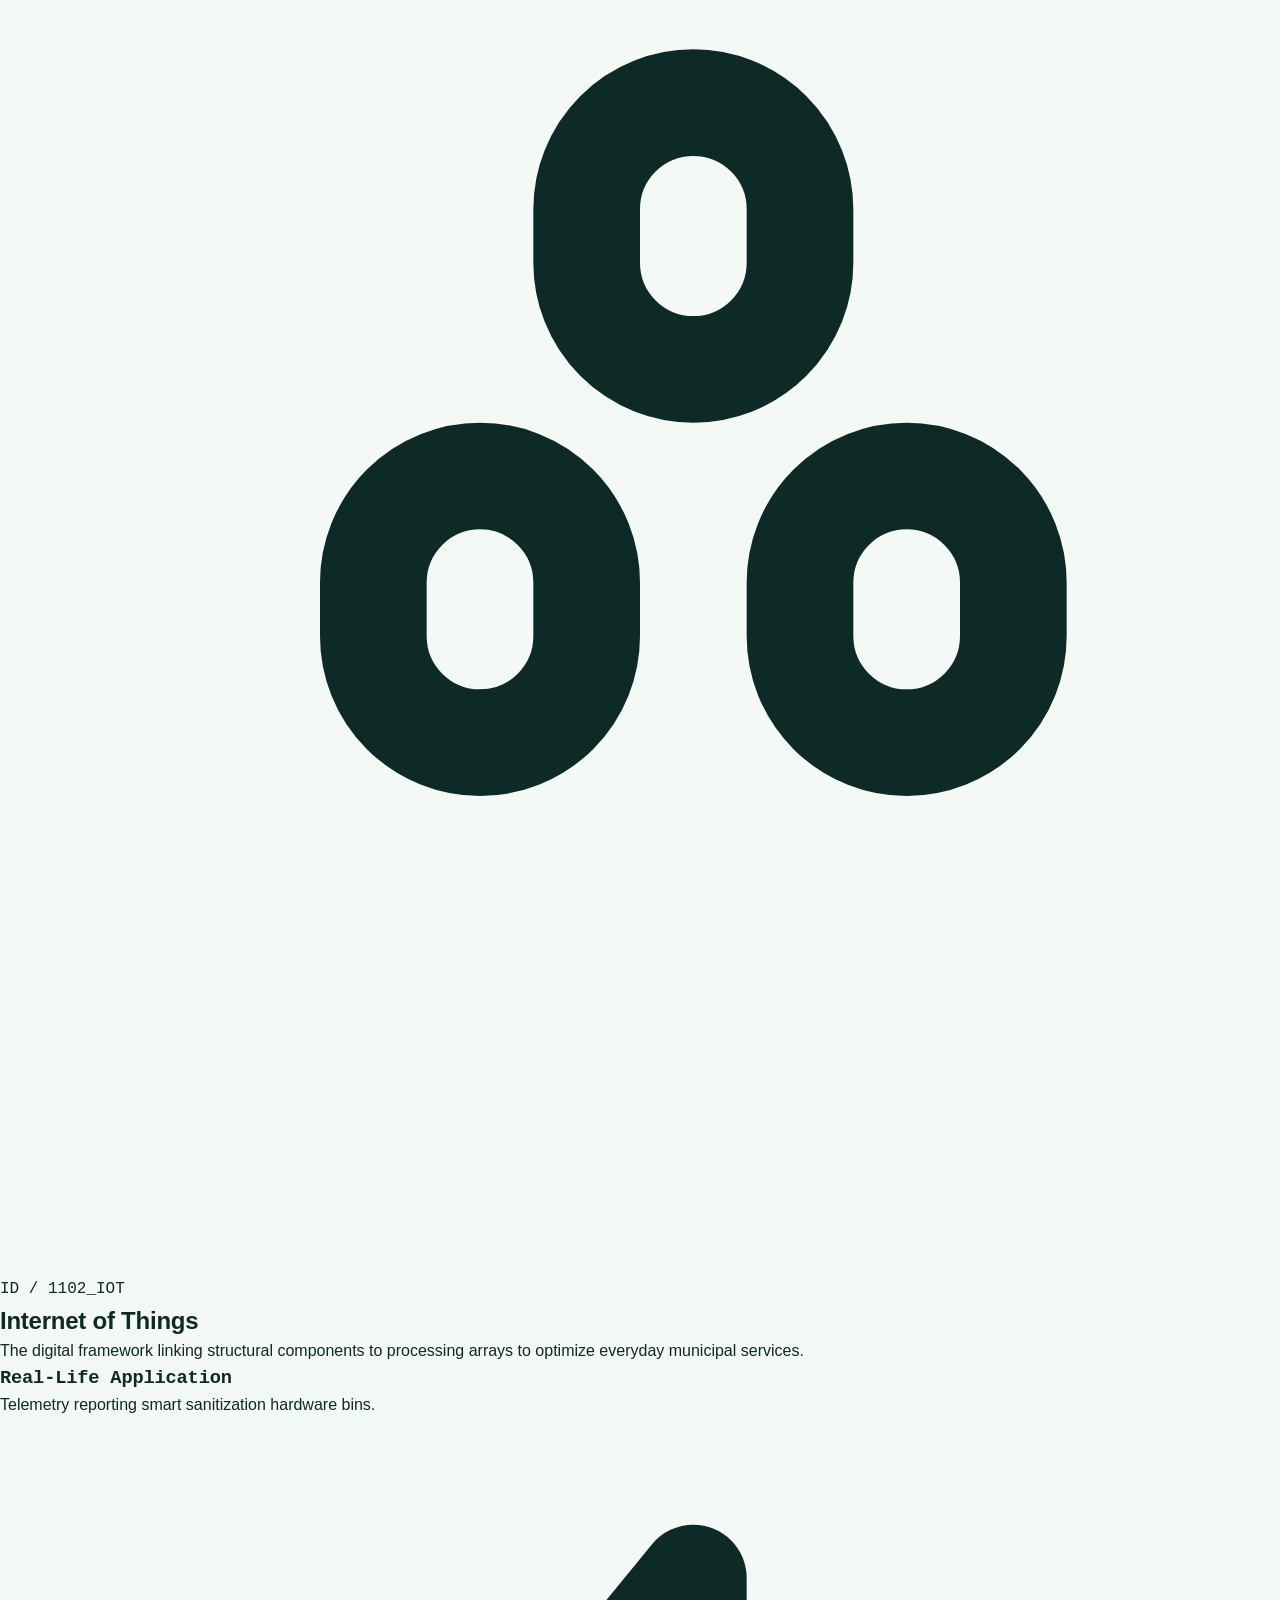
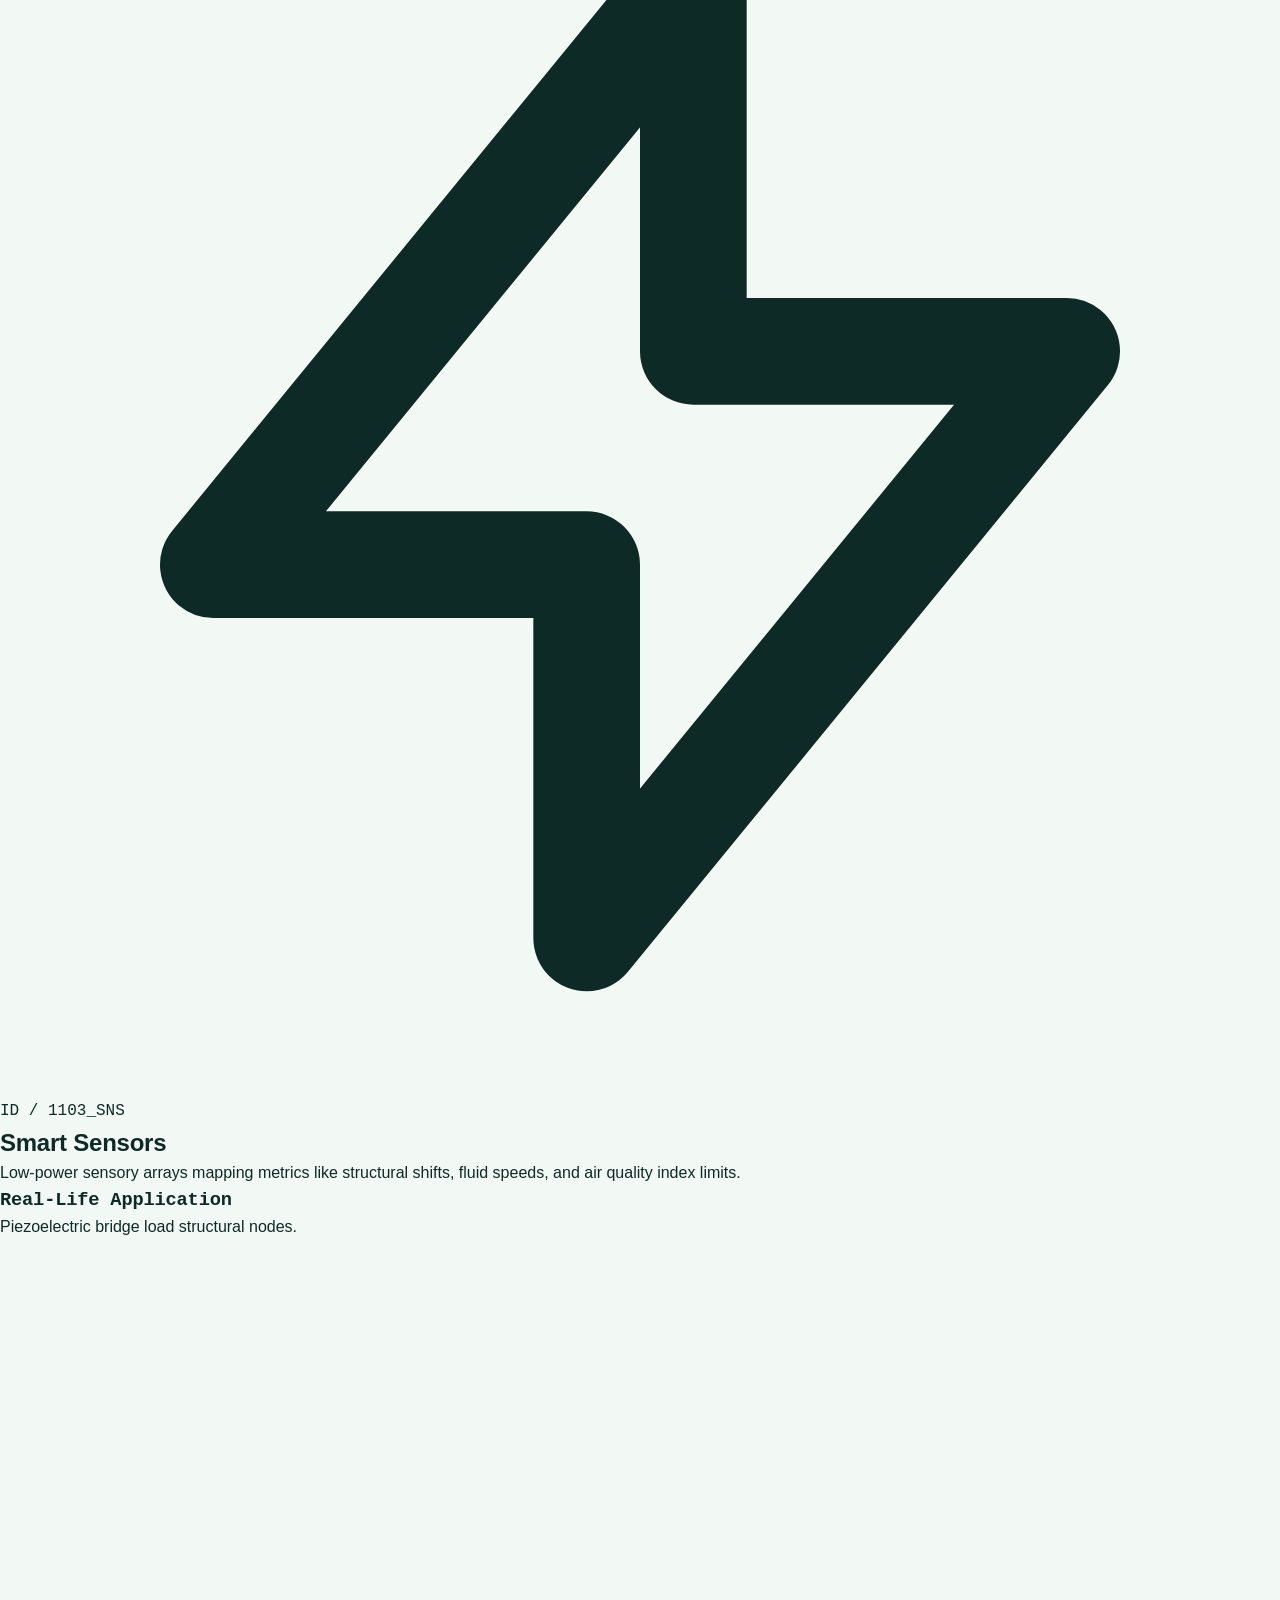
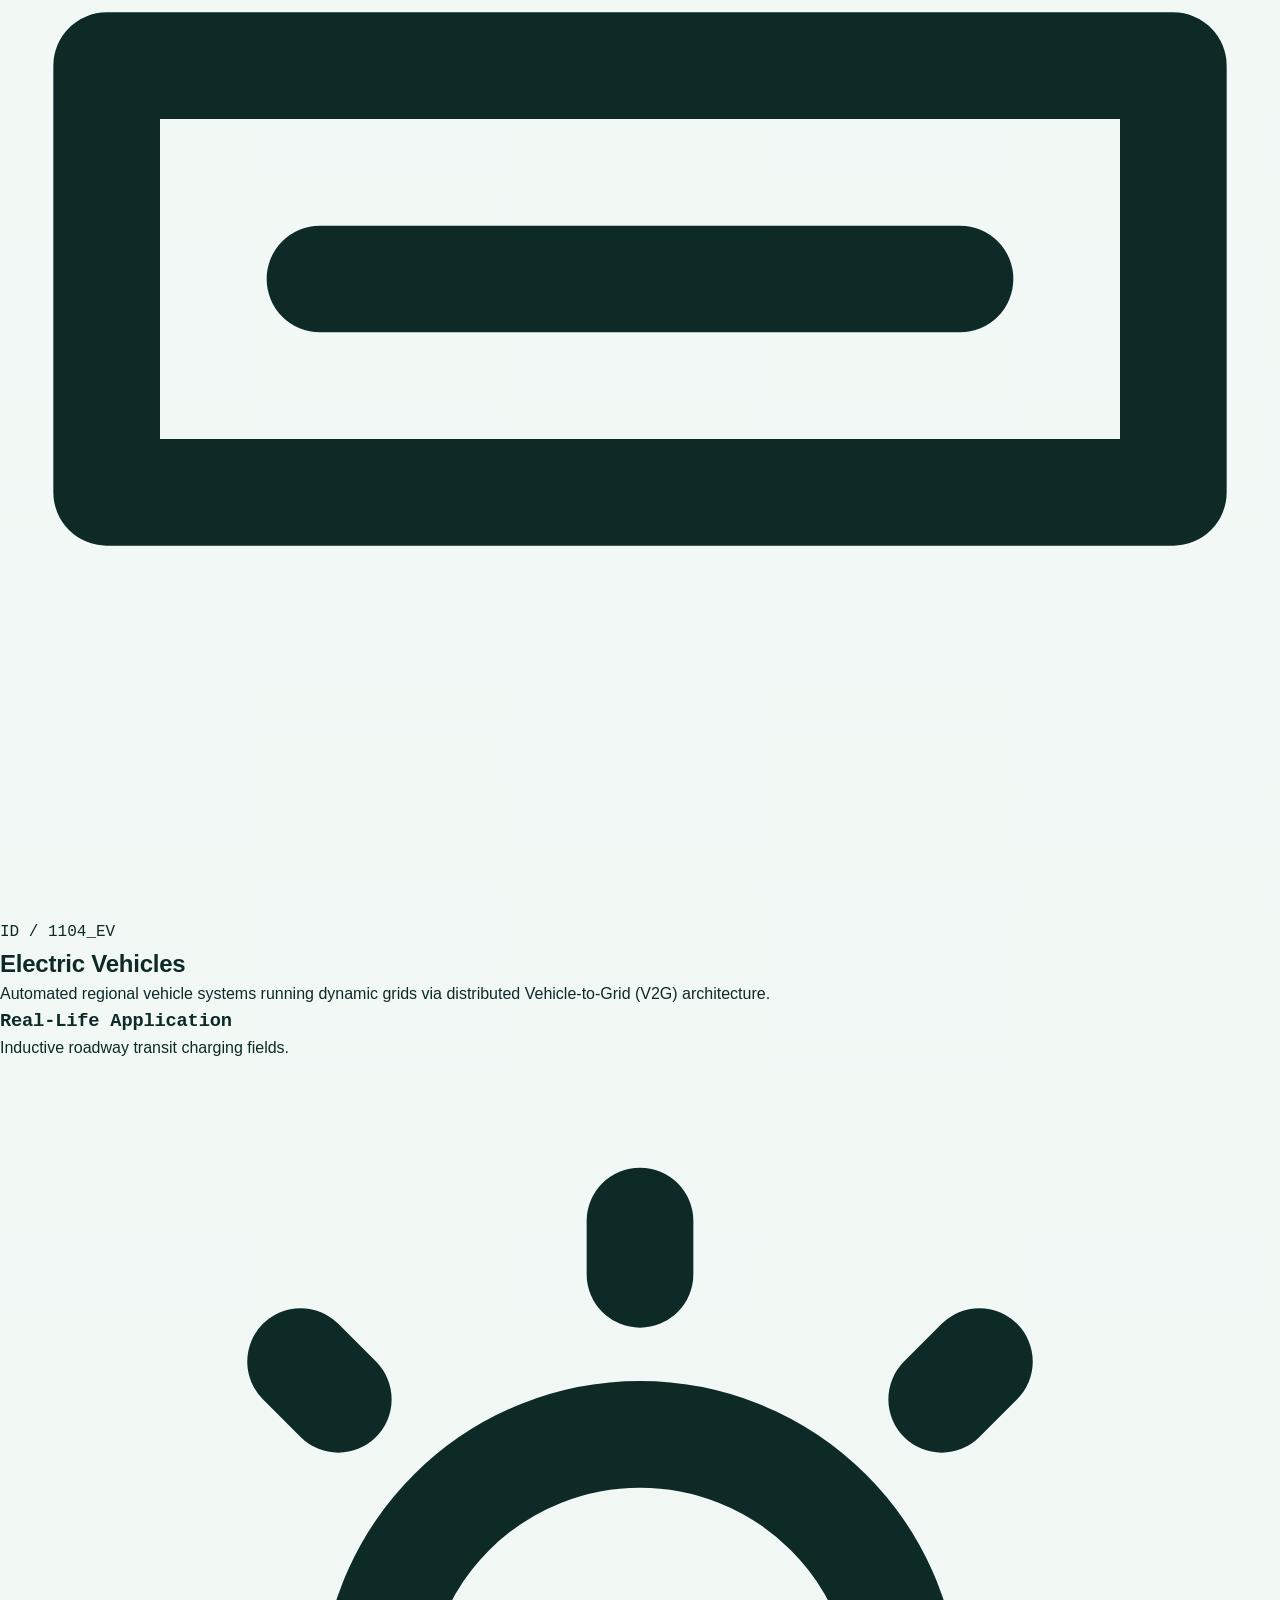
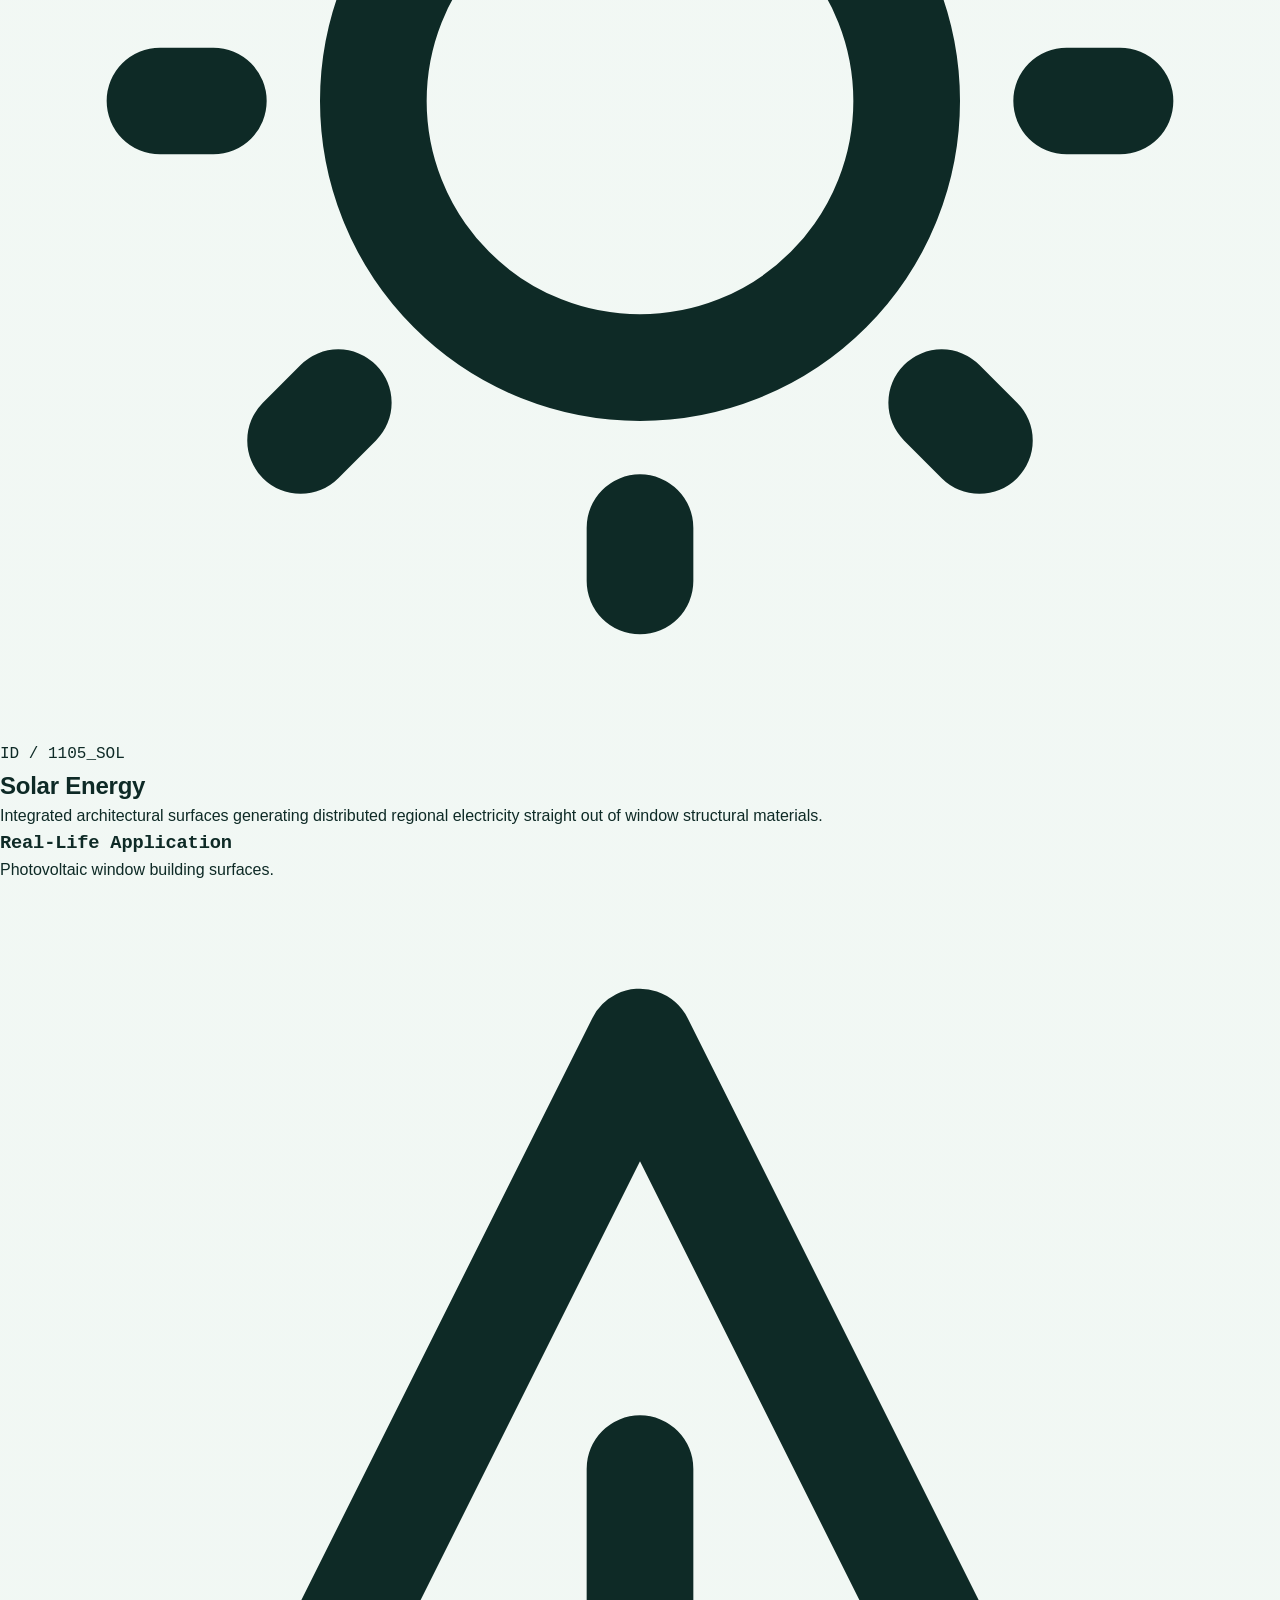
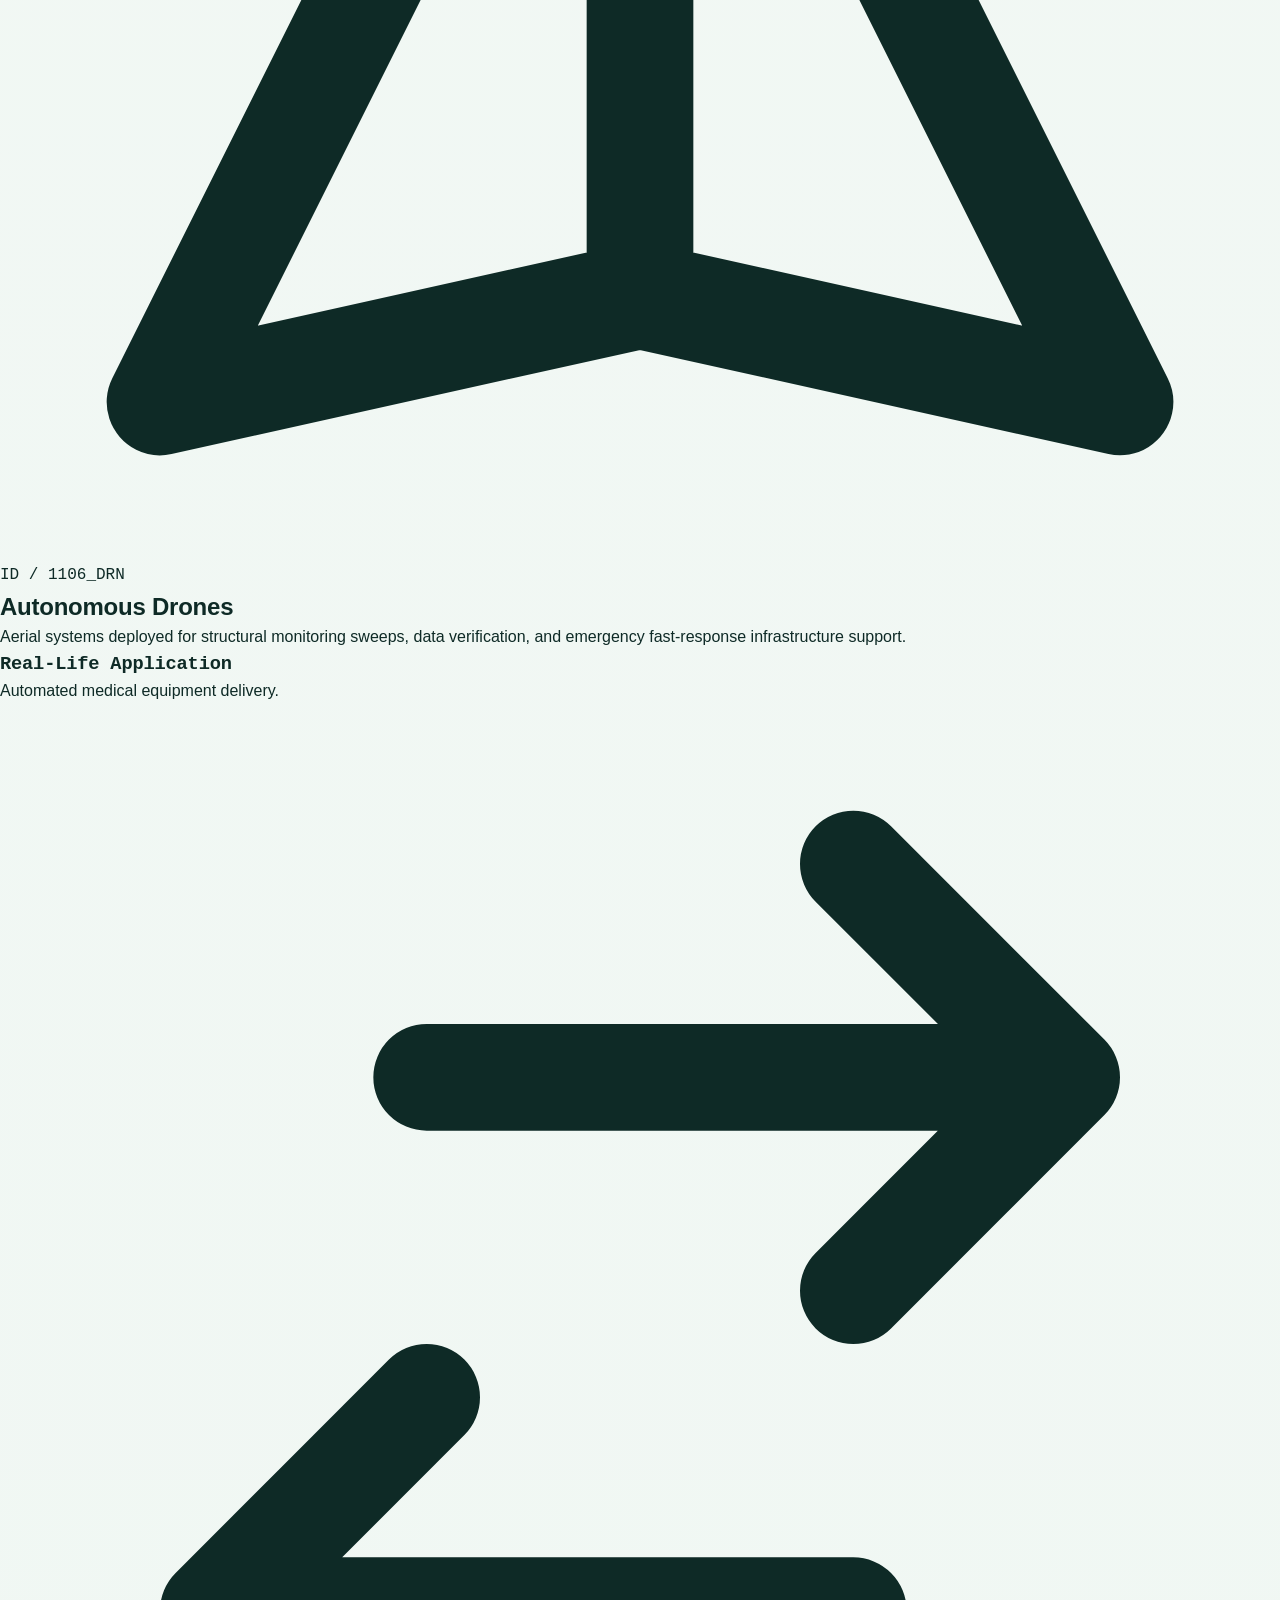
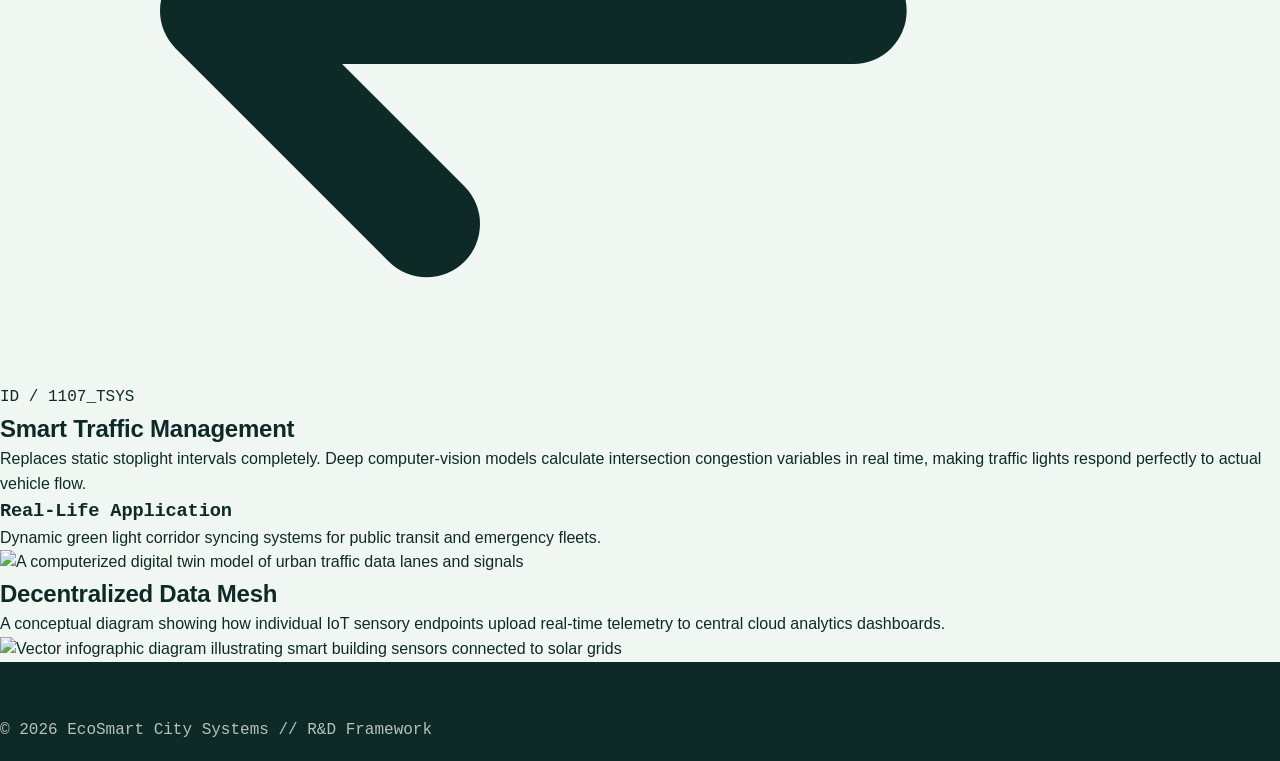
==== commit 9dc59f1b: "Add files via upload" ====
--- a/future.html
+++ b/future.html
@@ -10,35 +10,7 @@
     
     <!-- AOS CSS Library for smooth scroll-driven entrance animations -->
     <link href="https://unpkg.com/aos@2.3.1/dist/aos.css" rel="stylesheet">
-
-    <style>
-        /* Importing Orbitron for headings and Roboto for regular text */
-        @import url('https://fonts.googleapis.com/css2?family=Orbitron:wght@500;700;900&family=Roboto:wght@300;400;500;700&family=Space+Mono&display=swap');
-        
-        body { font-family: 'Roboto', sans-serif; overflow-x: hidden; }
-        h1, h2, h3, .heading-font { font-family: 'Orbitron', sans-serif; }
-        .font-mono { font-family: 'Space Mono', monospace; }
-
-        /* Background Mesh Grid Animation (Light Eco-Digital Variant) */
-        @keyframes meshFlicker {
-            0% { background-position: 0px 0px; opacity: 0.4; }
-            50% { background-position: 2px -2px; opacity: 0.5; }
-            100% { background-position: 0px 0px; opacity: 0.4; }
-        }
-
-        .animated-mesh {
-            background-color: #f4f9f6;
-            background-image: 
-                linear-gradient(rgba(244, 249, 246, 0.90), rgba(240, 247, 243, 0.96)),
-                url('[data-uri]');
-            background-size: initial;
-            animation: meshFlicker 8s ease-in-out infinite;
-        }
-
-        ::-webkit-scrollbar { width: 6px; }
-        ::-webkit-scrollbar-track { background: #eef5f1; }
-        ::-webkit-scrollbar-thumb { background: #c2dcd0; border-radius: 10px; }
-    </style>
+    <link rel="stylesheet" href="style.css">
 </head>
 
 <body class="animated-mesh text-slate-700 font-light">
--- a/style.css
+++ b/style.css
@@ -0,0 +1,584 @@
+body {
+    margin: 0;
+    background: #f4fff4;
+    color: #1f2f1f;
+    font-family: "Roboto", sans-serif;
+}
+
+.nav {
+    background-color: #90EE90;
+    width: 100%;
+    min-height: 5vh;
+    box-shadow: 0px 2px 6px;
+    display: flex;
+    align-items: center;
+    justify-content: space-between;
+    padding: 0 1rem;
+    box-sizing: border-box;
+}
+
+.nav-item-container {
+    display: flex;
+    gap: 2em;
+    align-items: center;
+    margin: 0;
+    padding: 0;
+    list-style: none;
+}
+
+.nav-item {
+    text-decoration: none;
+    color: black;
+}
+
+.nav-item:hover {
+    color: #808000;
+}
+
+.apply-roboto {
+    font-family: "Roboto", sans-serif;
+    font-optical-sizing: auto;
+    font-weight: 200;
+    font-style: normal;
+    font-variation-settings:
+        "wdth" 100;
+}
+
+.nav-icon-container {
+    margin: 0 0 0 auto;
+    padding: 0;
+    list-style: none;
+    display: flex;
+    align-items: center;
+}
+
+.nav-icon {
+    width: 100px;
+    height: 100px;
+    border-radius: 50%;
+    object-fit: cover;
+}
+
+.nav-icon-container-container {
+    display: flex;
+    justify-content: flex-start;
+}
+
+.contact-page {
+    padding: 3rem 1.5rem 4rem;
+}
+
+.contact-hero {
+    text-align: center;
+    margin-bottom: 2rem;
+}
+
+.hero-title {
+    font-family: "Orbitron", sans-serif;
+    font-size: 2.5rem;
+    margin-bottom: 0.5rem;
+    color: #2d6a4f;
+}
+
+.hero-text {
+    font-size: 1rem;
+    max-width: 700px;
+    margin: 0 auto;
+}
+
+.contact-grid {
+    display: grid;
+    grid-template-columns: repeat(2, minmax(0, 1fr));
+    gap: 2rem;
+    max-width: 1100px;
+    margin: 0 auto;
+    align-items: start;
+}
+
+.address-card,
+.feedback-form {
+    background: white;
+    padding: 1.5rem;
+    border-radius: 16px;
+    box-shadow: 0 8px 25px rgba(0, 0, 0, 0.08);
+}
+
+.section-title {
+    font-family: "Orbitron", sans-serif;
+    margin-top: 0;
+    color: #1b4332;
+}
+
+.address-card p {
+    margin: 0.4rem 0;
+}
+
+.address-card hr {
+    margin: 1rem 0;
+    border: 0;
+    border-top: 1px solid #b7d7c4;
+}
+
+.social-links {
+    display: flex;
+    gap: 0.8rem;
+    margin-top: 1rem;
+}
+
+.social-link {
+    display: inline-flex;
+    align-items: center;
+    justify-content: center;
+    width: 42px;
+    height: 42px;
+    border-radius: 50%;
+    background: #e8f8eb;
+    color: #2d6a4f;
+    transition: transform 0.2s ease;
+}
+
+.social-link:hover {
+    transform: translateY(-2px);
+}
+
+.social-link svg {
+    width: 20px;
+    height: 20px;
+    fill: currentColor;
+}
+
+.map-card {
+    margin-top: 1.5rem;
+    padding-top: 1rem;
+    border-top: 1px solid #d6efd9;
+}
+
+.map-title {
+    margin: 0 0 0.75rem;
+    font-family: "Orbitron", sans-serif;
+    font-size: 1rem;
+    color: #1b4332;
+}
+
+.map-frame {
+    width: 100%;
+    min-height: 220px;
+    border: 1px solid #cfe8d4;
+    border-radius: 14px;
+}
+
+.feedback-form {
+    display: flex;
+    flex-direction: column;
+    gap: 0.75rem;
+}
+
+.feedback-form label {
+    font-weight: 500;
+}
+
+.feedback-form input,
+.feedback-form textarea {
+    padding: 0.8rem;
+    border: 1px solid #cfe8d4;
+    border-radius: 10px;
+    font: inherit;
+}
+
+.feedback-form textarea {
+    resize: vertical;
+}
+
+.rating-group {
+    display: flex;
+    align-items: center;
+    gap: 0.8rem;
+    margin-top: 0.3rem;
+}
+
+.rating-label {
+    font-weight: 500;
+}
+
+.stars {
+    display: inline-flex;
+    flex-direction: row-reverse;
+    gap: 0.2rem;
+}
+
+.stars input {
+    display: none;
+}
+
+.stars label {
+    cursor: pointer;
+    color: #c8c8c8;
+    font-size: 1.5rem;
+    transition: color 0.2s ease;
+}
+
+.stars input:checked ~ label,
+.stars label:hover,
+.stars label:hover ~ label {
+    color: #f4b400;
+}
+
+.status-message {
+    margin: 0;
+    padding: 0.75rem 0.9rem;
+    border-radius: 10px;
+    font-weight: 500;
+    background: #eef8f0;
+    color: #2d6a4f;
+}
+
+.status-message.hidden {
+    display: none;
+}
+
+.status-message.success {
+    background: #e8f8eb;
+    color: #2d6a4f;
+}
+
+.status-message.error {
+    background: #ffe8e8;
+    color: #b42318;
+}
+
+.feedback-form button {
+    padding: 0.85rem 1rem;
+    border: none;
+    border-radius: 10px;
+    background: #2d6a4f;
+    color: white;
+    font: inherit;
+    font-weight: 600;
+    cursor: pointer;
+}
+
+.feedback-form button:hover {
+    background: #22553b;
+}
+
+@media (max-width: 768px) {
+    .contact-grid {
+        grid-template-columns: 1fr;
+    }
+
+    .hero-title {
+        font-size: 2rem;
+    }
+}
+
+:root{
+    --sky-top:#cfeaf0;
+    --sky-bottom:#eef7ee;
+    --teal-deep:#0b4f4a;
+    --teal-mid:#136b60;
+    --leaf:#4caf7d;
+    --leaf-dark:#2f8f5f;
+    --amber:#ffb347;
+    --amber-dark:#e8952a;
+    --grey-concrete:#45525a;
+    --grey-smog:#9aa39c;
+    --cream:#fbfbf6;
+    --ink:#0e2a26;
+    --radius:14px;
+    --maxw:1180px;
+  }
+
+  *{box-sizing:border-box;margin:0;padding:0;}
+  html{scroll-behavior:smooth;}
+  body{
+    font-family:'Manrope',sans-serif;
+    color:var(--ink);
+    background:var(--cream);
+    line-height:1.55;
+    -webkit-font-smoothing:antialiased;
+  }
+  h1,h2,h3,.display{
+    font-family:'Space Grotesk',sans-serif;
+    font-weight:700;
+    letter-spacing:-0.01em;
+  }
+  .mono{
+    font-family:'JetBrains Mono',monospace;
+    letter-spacing:0.02em;
+  }
+  a{color:inherit;text-decoration:none;}
+  img,svg{display:block;max-width:100%;}
+  .wrap{max-width:var(--maxw);margin:0 auto;padding:0 32px;}
+  section{position:relative;}
+
+  a:focus-visible,button:focus-visible{
+    outline:3px solid var(--amber);
+    outline-offset:3px;
+    border-radius:6px;
+  }
+
+  @media (prefers-reduced-motion: reduce){
+    *{animation-duration:0.001ms !important; animation-iteration-count:1 !important; transition-duration:0.001ms !important; scroll-behavior:auto !important;}
+  }
+
+  /* ---------- NAV ---------- */
+  header.site-nav{
+    position:sticky; top:0; z-index:100;
+    background:rgba(251,251,246,0.88);
+    backdrop-filter:blur(10px);
+    border-bottom:1px solid rgba(11,79,74,0.12);
+  }
+  .nav-inner{
+    max-width:var(--maxw); margin:0 auto; padding:16px 32px;
+    display:flex; align-items:center; justify-content:space-between; gap:20px;
+  }
+  .logo{
+    display:flex; align-items:center; gap:10px;
+    font-family:'Space Grotesk',sans-serif; font-weight:700; font-size:1.25rem;
+    color:var(--teal-deep);
+  }
+  .logo .dot{
+    width:11px;height:11px;border-radius:50%;
+    background:var(--leaf);
+    box-shadow:0 0 0 4px rgba(76,175,125,0.18);
+  }
+  nav.menu{display:flex; align-items:center; gap:4px;}
+  nav.menu a{
+    font-size:0.94rem; font-weight:600; color:var(--grey-concrete);
+    padding:9px 14px; border-radius:999px; transition:all .2s ease;
+    white-space:nowrap;
+  }
+  nav.menu a:hover{background:rgba(76,175,125,0.14); color:var(--teal-deep);}
+  nav.menu a.current{background:var(--teal-deep); color:var(--cream);}
+  .nav-cta{
+    display:inline-block; margin-left:6px;
+    background:var(--amber); color:var(--ink);
+    font-weight:700; font-size:0.9rem;
+    padding:10px 18px; border-radius:999px;
+    transition:transform .2s ease, box-shadow .2s ease;
+  }
+  .nav-cta:hover{transform:translateY(-1px); box-shadow:0 6px 16px rgba(255,179,71,0.4);}
+  .menu-toggle{display:none; background:none; border:none; cursor:pointer; padding:8px;}
+  .menu-toggle span{display:block; width:24px; height:2px; background:var(--teal-deep); margin:5px 0; transition:.25s;}
+
+  @media (max-width:900px){
+    nav.menu{
+      position:fixed; inset:64px 0 auto 0; flex-direction:column; align-items:stretch;
+      background:var(--cream); padding:14px 24px 22px; gap:2px;
+      border-bottom:1px solid rgba(11,79,74,0.12);
+      transform:translateY(-120%); opacity:0; transition:transform .3s ease, opacity .3s ease;
+    }
+    nav.menu.open{transform:translateY(0); opacity:1;}
+    nav.menu a{padding:12px 10px;}
+    .nav-cta{margin-left:10px; margin-top:6px; text-align:center;}
+    .menu-toggle{display:block;}
+  }
+
+  /* ---------- HERO ---------- */
+  .hero{
+    background:linear-gradient(180deg,var(--sky-top) 0%, var(--sky-bottom) 78%);
+    overflow:hidden;
+    padding-top:56px;
+  }
+  .hero-inner{
+    max-width:var(--maxw); margin:0 auto; padding:0 32px;
+    display:grid; grid-template-columns:1.05fr 0.95fr; gap:40px; align-items:center;
+  }
+  .eyebrow{
+    display:inline-flex; align-items:center; gap:8px;
+    font-family:'JetBrains Mono',monospace; font-size:0.78rem; font-weight:500;
+    color:var(--teal-mid); background:rgba(76,175,125,0.14);
+    padding:7px 14px; border-radius:999px; margin-bottom:22px;
+  }
+  .eyebrow::before{content:"●"; color:var(--leaf); font-size:0.6rem;}
+  .hero h1{
+    font-size:clamp(2.4rem, 4.6vw, 3.9rem);
+    line-height:1.04;
+    color:var(--teal-deep);
+    margin-bottom:18px;
+  }
+  .hero h1 .accent{color:var(--leaf-dark);}
+  .slogan{
+    font-size:1.2rem; font-weight:600; color:var(--grey-concrete);
+    margin-bottom:20px;
+  }
+  .hero p.lede{
+    font-size:1.04rem; color:var(--grey-concrete); max-width:52ch; margin-bottom:32px;
+  }
+  .hero-actions{display:flex; gap:14px; flex-wrap:wrap;}
+  .btn-primary{
+    background:var(--teal-deep); color:var(--cream); font-weight:700;
+    padding:15px 28px; border-radius:999px; font-size:1rem;
+    display:inline-flex; align-items:center; gap:10px;
+    transition:transform .2s ease, background .2s ease;
+    border:none; cursor:pointer;
+  }
+  .btn-primary:hover{background:var(--leaf-dark); transform:translateY(-2px);}
+  .btn-secondary{
+    border:2px solid var(--teal-deep); color:var(--teal-deep); font-weight:700;
+    padding:13px 26px; border-radius:999px; font-size:1rem;
+    transition:all .2s ease;
+  }
+  .btn-secondary:hover{background:var(--teal-deep); color:var(--cream);}
+
+  .hero-stats{display:flex; gap:26px; margin-top:38px; flex-wrap:wrap;}
+  .hero-stats div{min-width:100px;}
+  .hero-stats .num{font-family:'Space Grotesk',sans-serif; font-weight:700; font-size:1.6rem; color:var(--teal-deep);}
+  .hero-stats .label{font-family:'JetBrains Mono',monospace; font-size:0.72rem; color:var(--grey-concrete); text-transform:uppercase; letter-spacing:0.04em;}
+
+  /* ---------- SIGNATURE SKYLINE SVG ---------- */
+  .skyline-frame{
+    position:relative; border-radius:20px; overflow:hidden;
+    box-shadow:0 30px 60px -22px rgba(11,79,74,0.35);
+  }
+  .skyline-frame svg{width:100%; height:auto; display:block;}
+  .skyline-caption{
+    position:absolute; bottom:14px; left:14px; right:14px;
+    display:flex; justify-content:space-between;
+    font-family:'JetBrains Mono',monospace; font-size:0.68rem; font-weight:500;
+    color:var(--cream); letter-spacing:0.03em;
+  }
+  .skyline-caption span{
+    background:rgba(14,42,38,0.55); padding:5px 10px; border-radius:6px; backdrop-filter:blur(4px);
+  }
+  @keyframes floatCloud{ from{transform:translateX(-6%);} to{transform:translateX(6%);} }
+  @keyframes rotateTurbine{ from{transform:rotate(0deg);} to{transform:rotate(360deg);} }
+  @keyframes riseSun{ from{transform:translateY(4px);} to{transform:translateY(-4px);} }
+  .cloud{animation:floatCloud 14s ease-in-out infinite alternate;}
+  .cloud.c2{animation-duration:18s;}
+  .turbine-blades{transform-origin:center; animation:rotateTurbine 7s linear infinite;}
+  .sun{animation:riseSun 5s ease-in-out infinite alternate;}
+
+  @media (max-width:900px){
+    .hero-inner{grid-template-columns:1fr; padding-top:8px;}
+    .hero-stats{gap:20px;}
+  }
+
+  /* ---------- INTRO ---------- */
+  .intro{padding:96px 0 80px; background:var(--cream);}
+  .section-head{max-width:640px; margin-bottom:52px;}
+  .section-head .kicker{
+    font-family:'JetBrains Mono',monospace; font-size:0.78rem; color:var(--leaf-dark);
+    text-transform:uppercase; letter-spacing:0.06em; margin-bottom:10px; display:block;
+  }
+  .section-head h2{font-size:clamp(1.7rem,3vw,2.3rem); color:var(--teal-deep); margin-bottom:14px;}
+  .section-head p{color:var(--grey-concrete); font-size:1.02rem;}
+
+  .intro-grid{display:grid; grid-template-columns:1.1fr 0.9fr; gap:56px; align-items:center;}
+  .intro-copy p{color:var(--grey-concrete); margin-bottom:16px; font-size:1.02rem;}
+  .intro-copy p:last-child{margin-bottom:0;}
+  .intro-copy strong{color:var(--teal-deep);}
+
+  .pillar-list{display:flex; flex-direction:column; gap:14px;}
+  .pillar{
+    display:flex; gap:14px; align-items:flex-start;
+    background:linear-gradient(135deg, rgba(76,175,125,0.08), rgba(255,179,71,0.06));
+    border:1px solid rgba(11,79,74,0.1);
+    border-radius:var(--radius); padding:16px 18px;
+  }
+  .pillar .icon{
+    flex:none; width:38px; height:38px; border-radius:10px;
+    background:var(--teal-deep); display:flex; align-items:center; justify-content:center;
+  }
+  .pillar .icon svg{width:20px;height:20px;stroke:var(--cream);}
+  .pillar h4{font-family:'Space Grotesk',sans-serif; font-size:1rem; color:var(--teal-deep); margin-bottom:2px;}
+  .pillar p{font-size:0.9rem; color:var(--grey-concrete); margin:0;}
+
+  @media (max-width:900px){
+    .intro-grid{grid-template-columns:1fr;}
+  }
+
+  /* ---------- CHALLENGES ---------- */
+  .challenges{padding:80px 0; background:linear-gradient(180deg,#f3f8ee 0%, var(--cream) 100%);}
+  .challenge-grid{
+    display:grid; grid-template-columns:repeat(4,1fr); gap:20px;
+  }
+  .challenge-card{
+    background:var(--cream); border:1px solid rgba(11,79,74,0.1); border-radius:var(--radius);
+    padding:26px 22px; transition:transform .25s ease, box-shadow .25s ease, border-color .25s ease;
+    position:relative; overflow:hidden;
+  }
+  .challenge-card::before{
+    content:""; position:absolute; top:0; left:0; width:100%; height:4px;
+    background:var(--amber);
+  }
+  .challenge-card:hover{transform:translateY(-5px); box-shadow:0 18px 32px -18px rgba(11,79,74,0.28); border-color:transparent;}
+  .challenge-card .cnum{font-family:'JetBrains Mono',monospace; font-size:0.75rem; color:var(--grey-smog); margin-bottom:14px; display:block;}
+  .challenge-card svg{width:30px;height:30px; stroke:var(--teal-deep); margin-bottom:16px;}
+  .challenge-card h3{font-size:1.05rem; color:var(--ink); margin-bottom:8px;}
+  .challenge-card p{font-size:0.88rem; color:var(--grey-concrete);}
+
+  @media (max-width:900px){
+    .challenge-grid{grid-template-columns:1fr 1fr;}
+  }
+  @media (max-width:560px){
+    .challenge-grid{grid-template-columns:1fr;}
+  }
+
+  /* ---------- CTA BAND ---------- */
+  .cta-band{
+    margin:0 32px 80px; max-width:calc(var(--maxw) - 64px);
+    background:var(--teal-deep);
+    border-radius:24px;
+    padding:56px 48px;
+    position:relative; overflow:hidden;
+    display:flex; align-items:center; justify-content:space-between; gap:30px; flex-wrap:wrap;
+  }
+  .cta-band::after{
+    content:""; position:absolute; right:-60px; top:-60px; width:220px; height:220px;
+    border-radius:50%; background:radial-gradient(circle,rgba(255,179,71,0.35),transparent 70%);
+  }
+  .cta-band h2{color:var(--cream); font-size:clamp(1.5rem,2.6vw,2rem); max-width:420px;}
+  .cta-band p{color:rgba(251,251,246,0.75); margin-top:10px; max-width:420px; font-size:0.96rem;}
+  .cta-band .btn-primary{background:var(--amber); color:var(--ink);}
+  .cta-band .btn-primary:hover{background:#ffc670;}
+
+  /* ---------- FOOTER ---------- */
+  footer{background:var(--ink); color:rgba(251,251,246,0.72); padding:56px 0 26px;}
+  .footer-grid{
+    display:grid; grid-template-columns:1.4fr 1fr 1fr 1fr; gap:36px; margin-bottom:44px;
+  }
+  .footer-brand .logo{color:var(--cream);}
+  .footer-brand p{margin-top:14px; font-size:0.9rem; max-width:32ch; color:rgba(251,251,246,0.6);}
+  footer h5{
+    font-family:'JetBrains Mono',monospace; font-size:0.75rem; text-transform:uppercase;
+    letter-spacing:0.06em; color:var(--leaf); margin-bottom:14px;
+  }
+  footer ul{list-style:none; display:flex; flex-direction:column; gap:9px;}
+  footer ul a{font-size:0.9rem; color:rgba(251,251,246,0.72); transition:color .2s ease;}
+  footer ul a:hover{color:var(--amber);}
+  .footer-bottom{
+    border-top:1px solid rgba(251,251,246,0.14); padding-top:22px;
+    display:flex; justify-content:space-between; flex-wrap:wrap; gap:10px;
+    font-size:0.82rem; color:rgba(251,251,246,0.5);
+  }
+  @media (max-width:800px){
+    .footer-grid{grid-template-columns:1fr 1fr;}
+  }
+
+   /* Importing Orbitron for headings and Roboto for regular text */
+        @import url('https://fonts.googleapis.com/css2?family=Orbitron:wght@500;700;900&family=Roboto:wght@300;400;500;700&family=Space+Mono&display=swap');
+        
+        body { font-family: 'Roboto', sans-serif; overflow-x: hidden; }
+        h1, h2, h3, .heading-font { font-family: 'Orbitron', sans-serif; }
+        .font-mono { font-family: 'Space Mono', monospace; }
+
+        /* Background Mesh Grid Animation (Light Eco-Digital Variant) */
+        @keyframes meshFlicker {
+            0% { background-position: 0px 0px; opacity: 0.4; }
+            50% { background-position: 2px -2px; opacity: 0.5; }
+            100% { background-position: 0px 0px; opacity: 0.4; }
+        }
+
+        .animated-mesh {
+            background-color: #f4f9f6;
+            background-image: 
+                linear-gradient(rgba(244, 249, 246, 0.90), rgba(240, 247, 243, 0.96)),
+                url('[data-uri]');
+            background-size: initial;
+            animation: meshFlicker 8s ease-in-out infinite;
+        }
+
+        ::-webkit-scrollbar { width: 6px; }
+        ::-webkit-scrollbar-track { background: #eef5f1; }
+        ::-webkit-scrollbar-thumb { background: #c2dcd0; border-radius: 10px; }
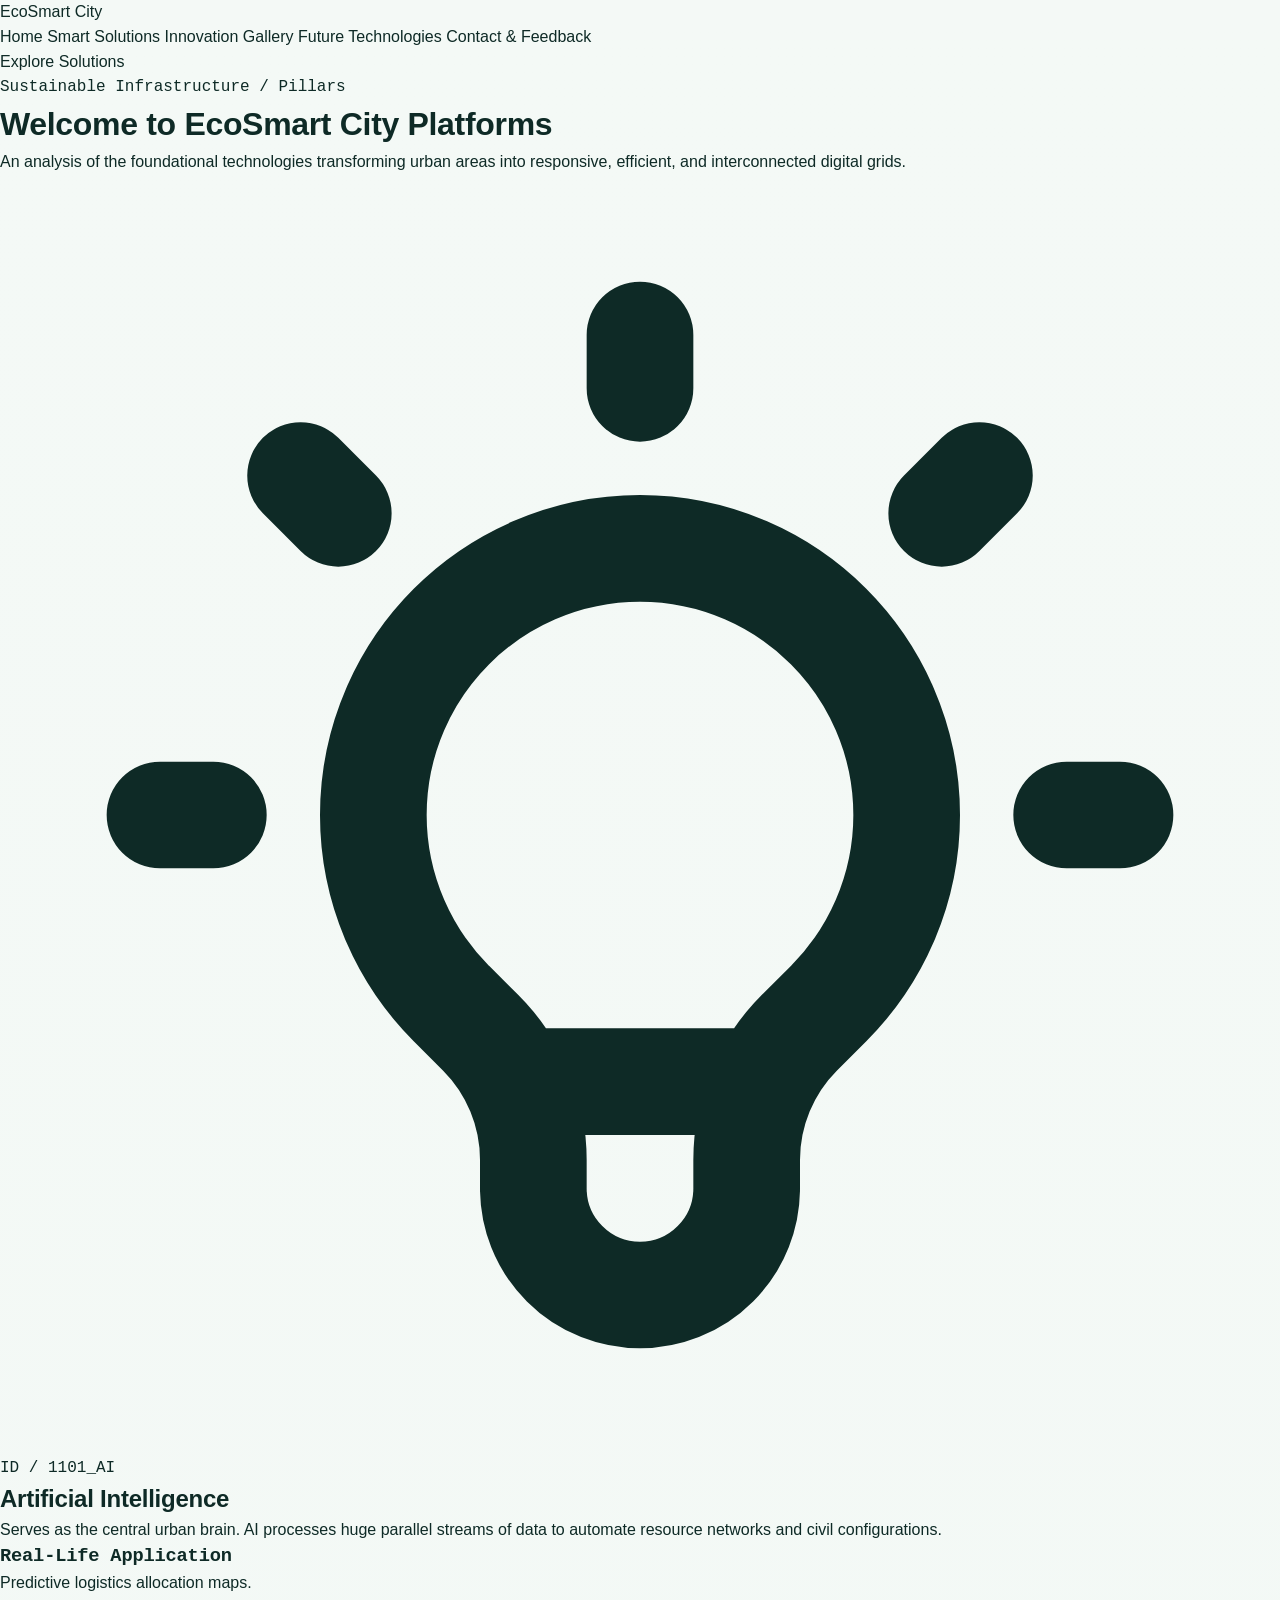
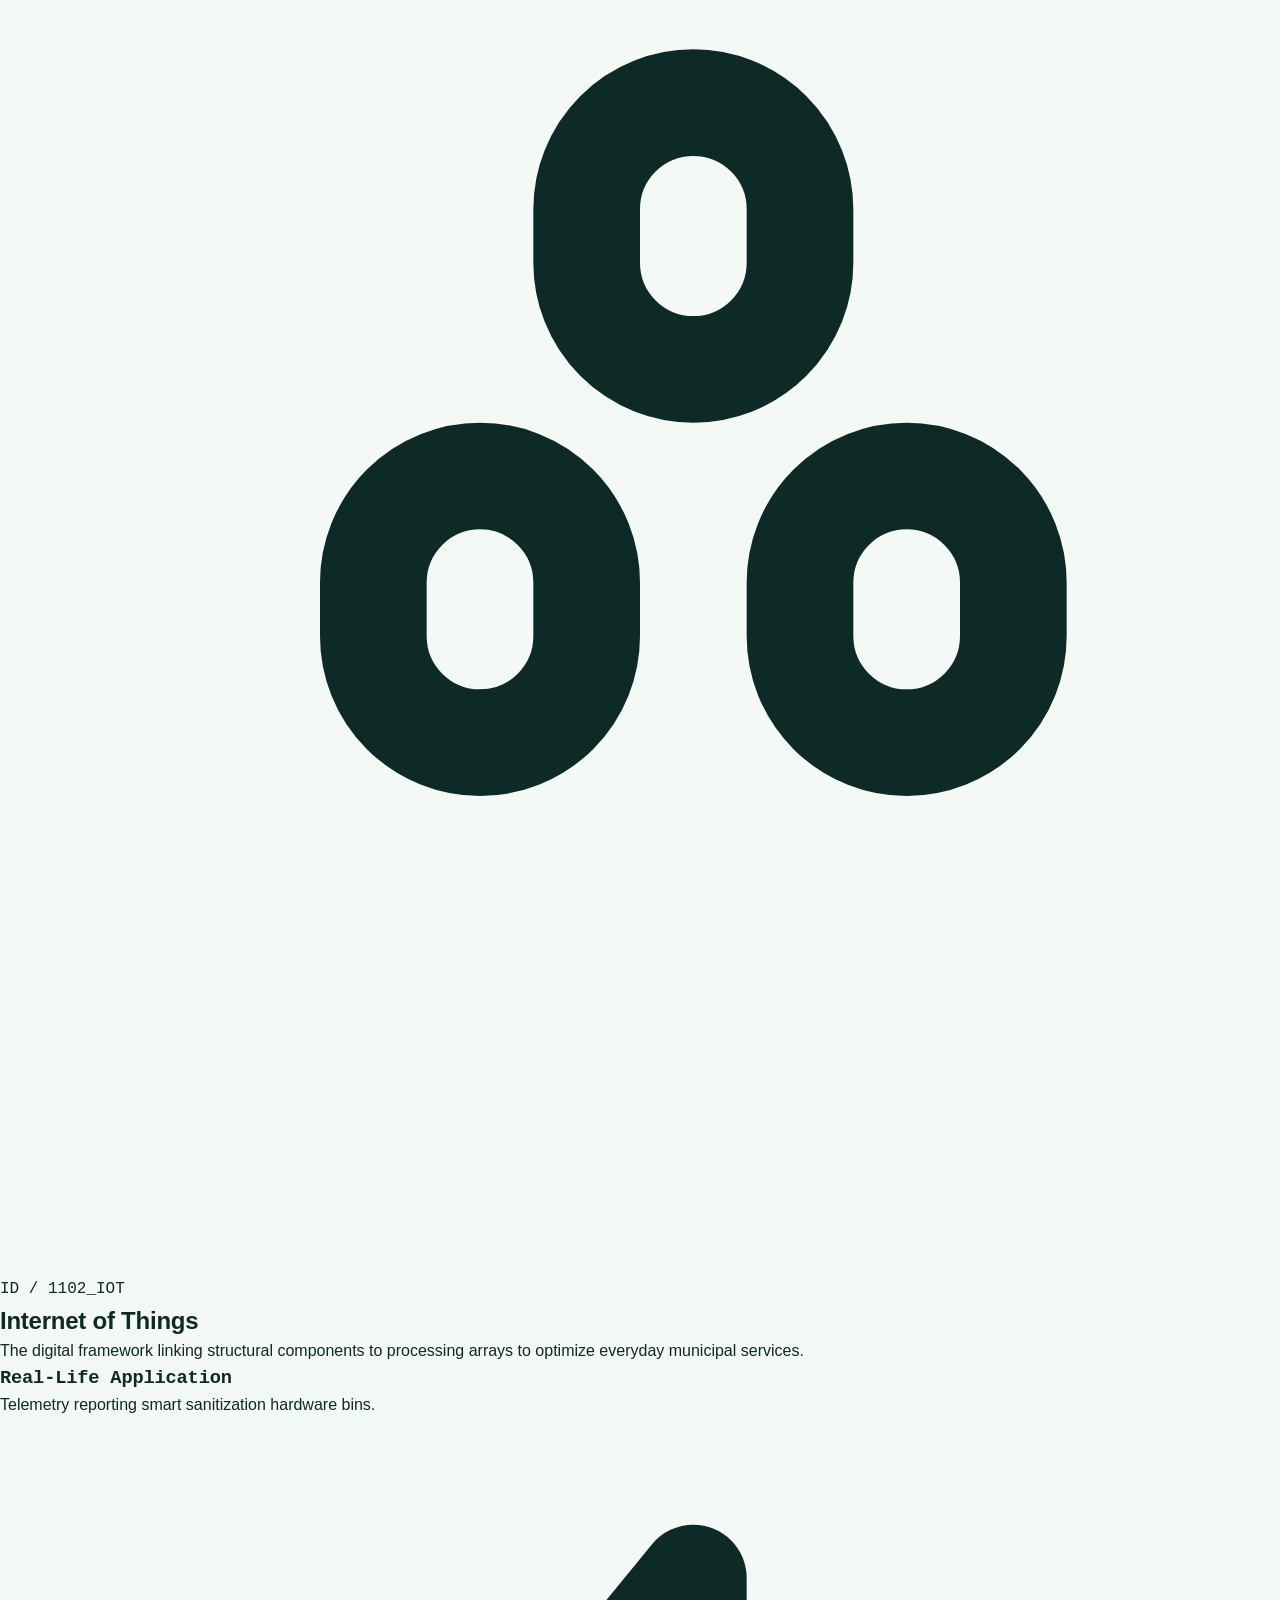
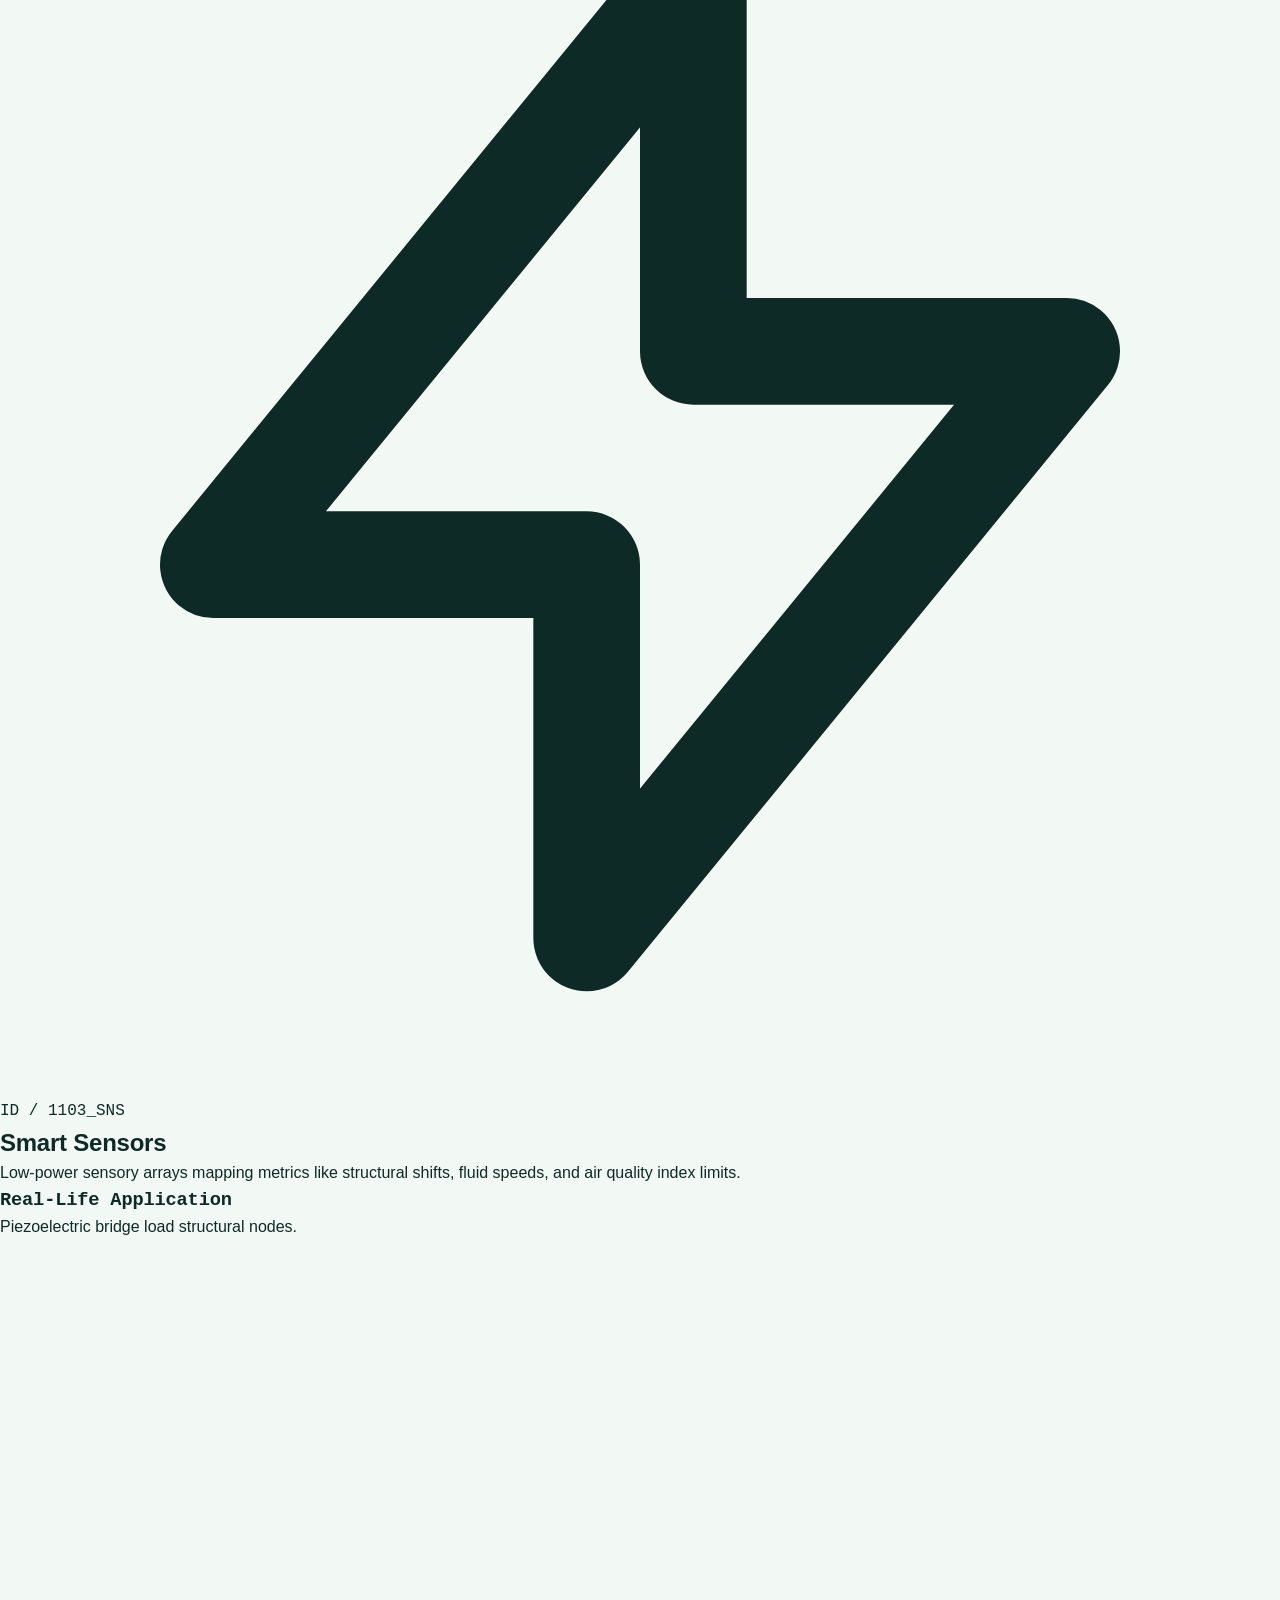
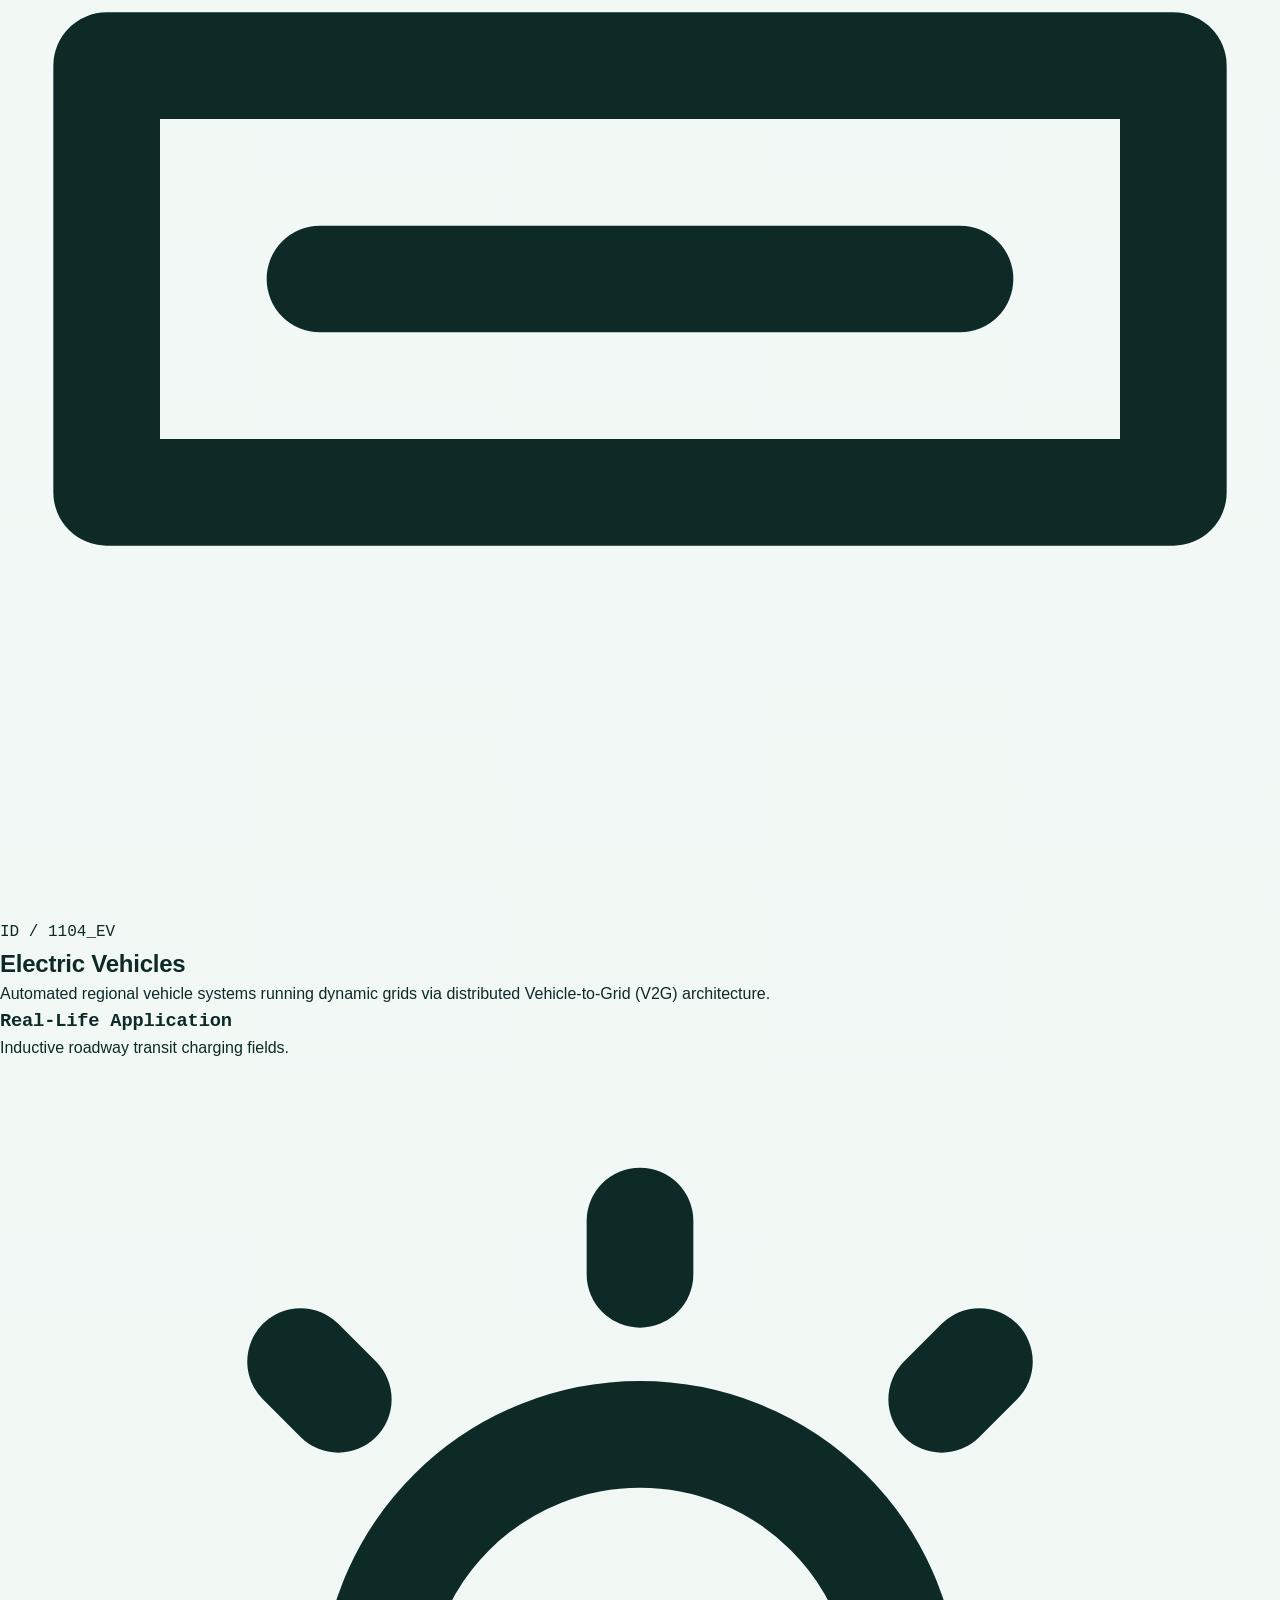
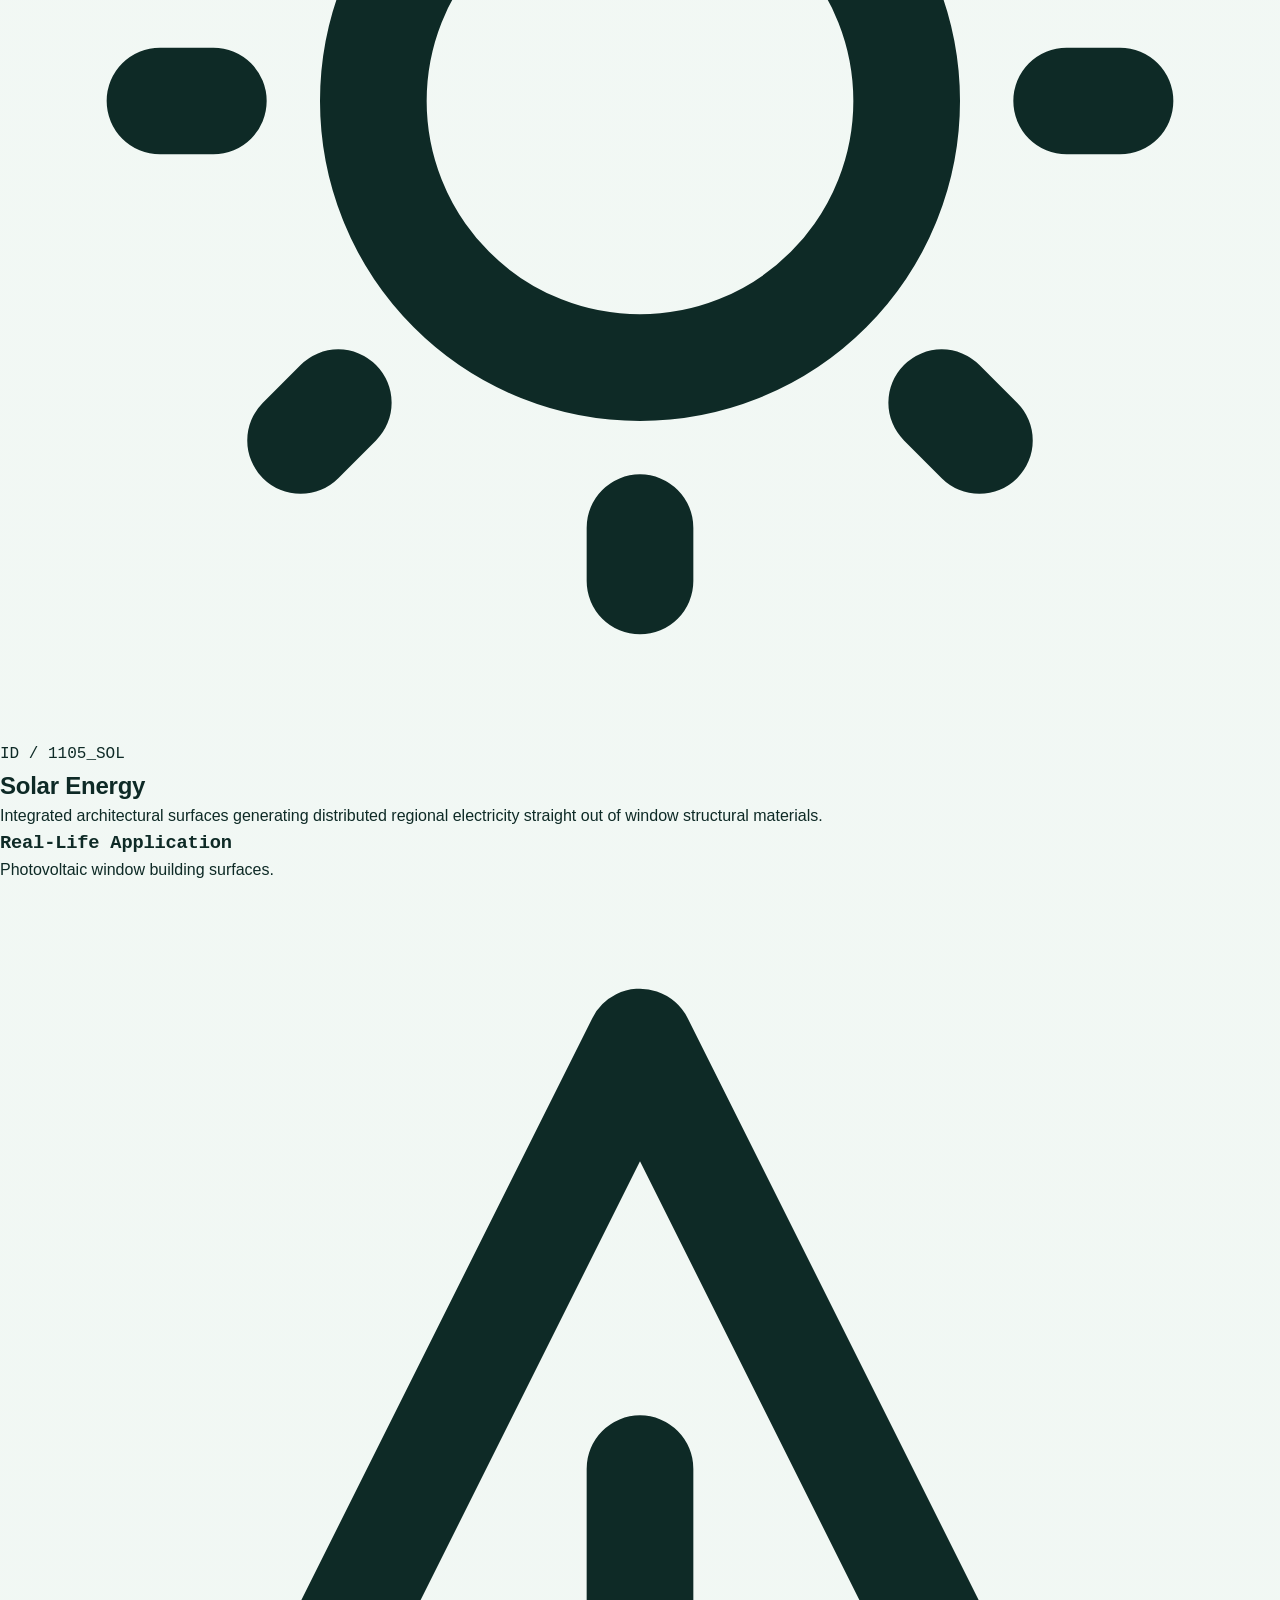
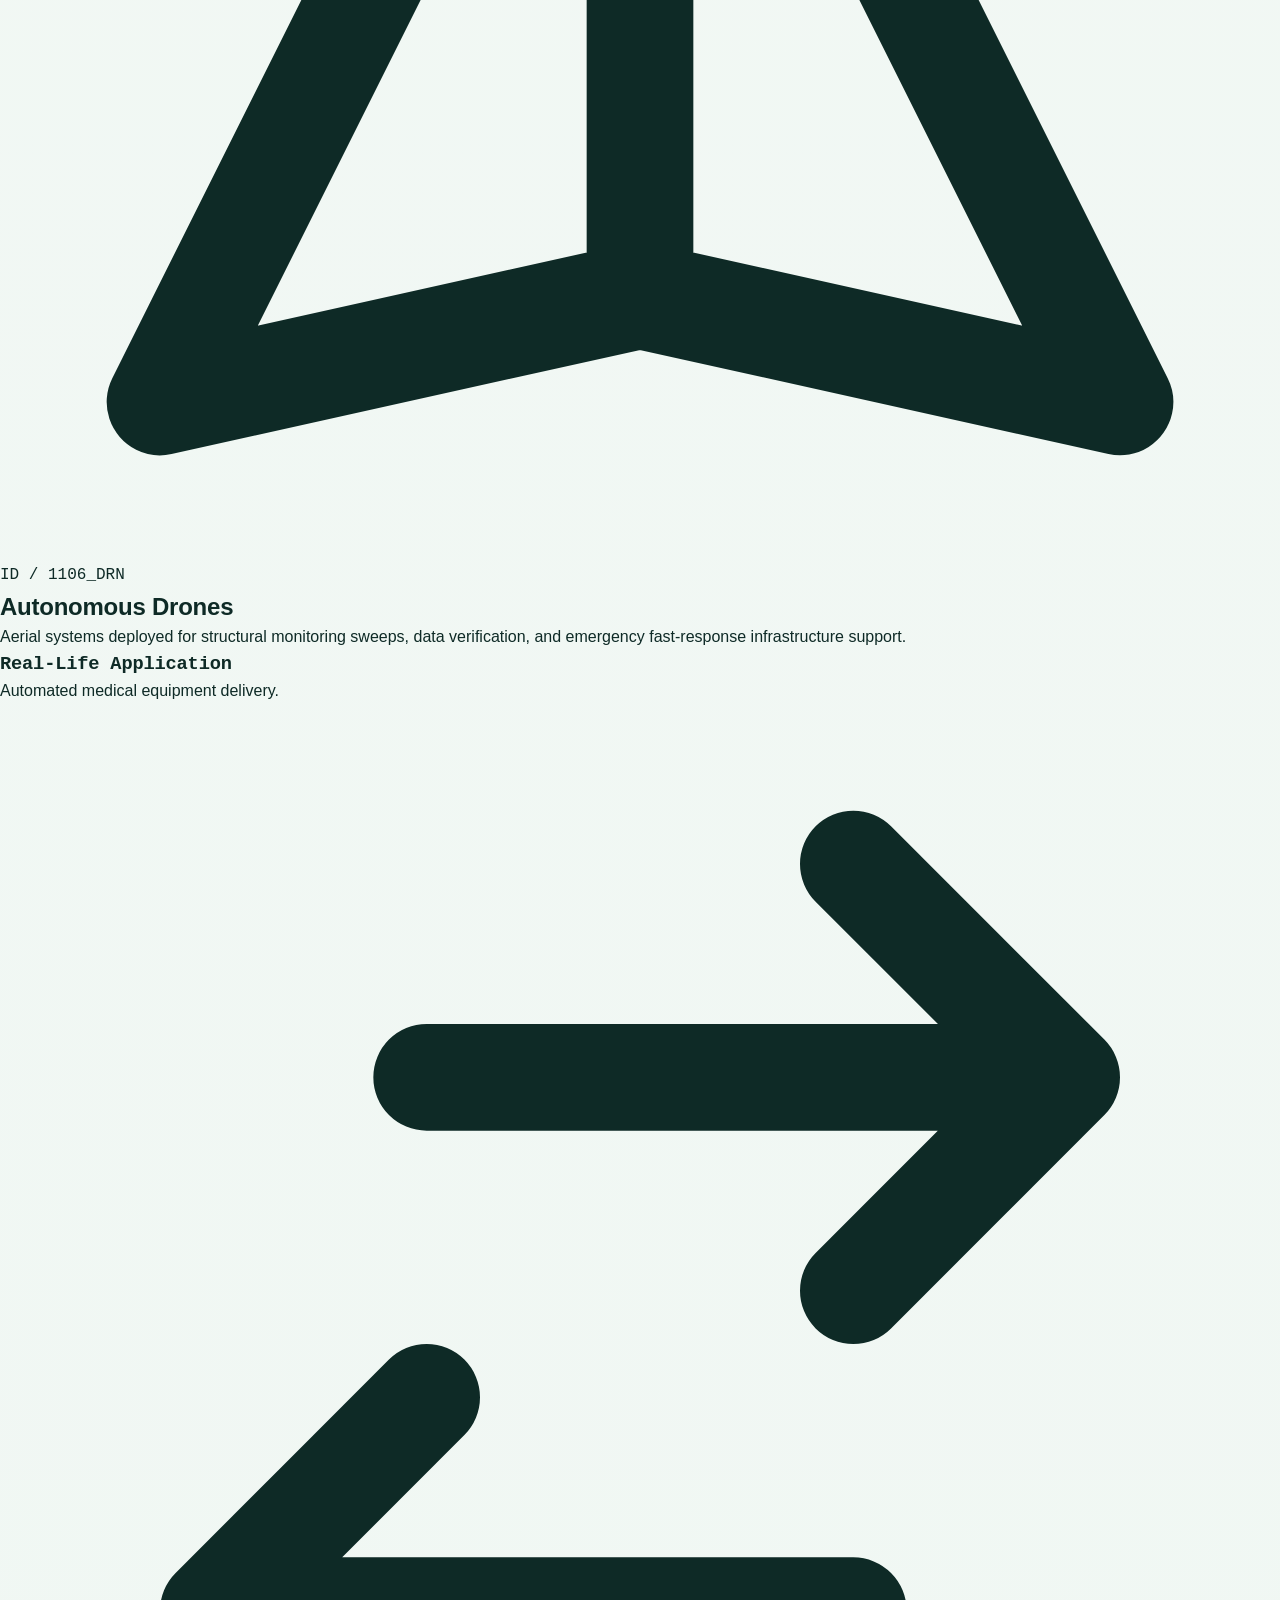
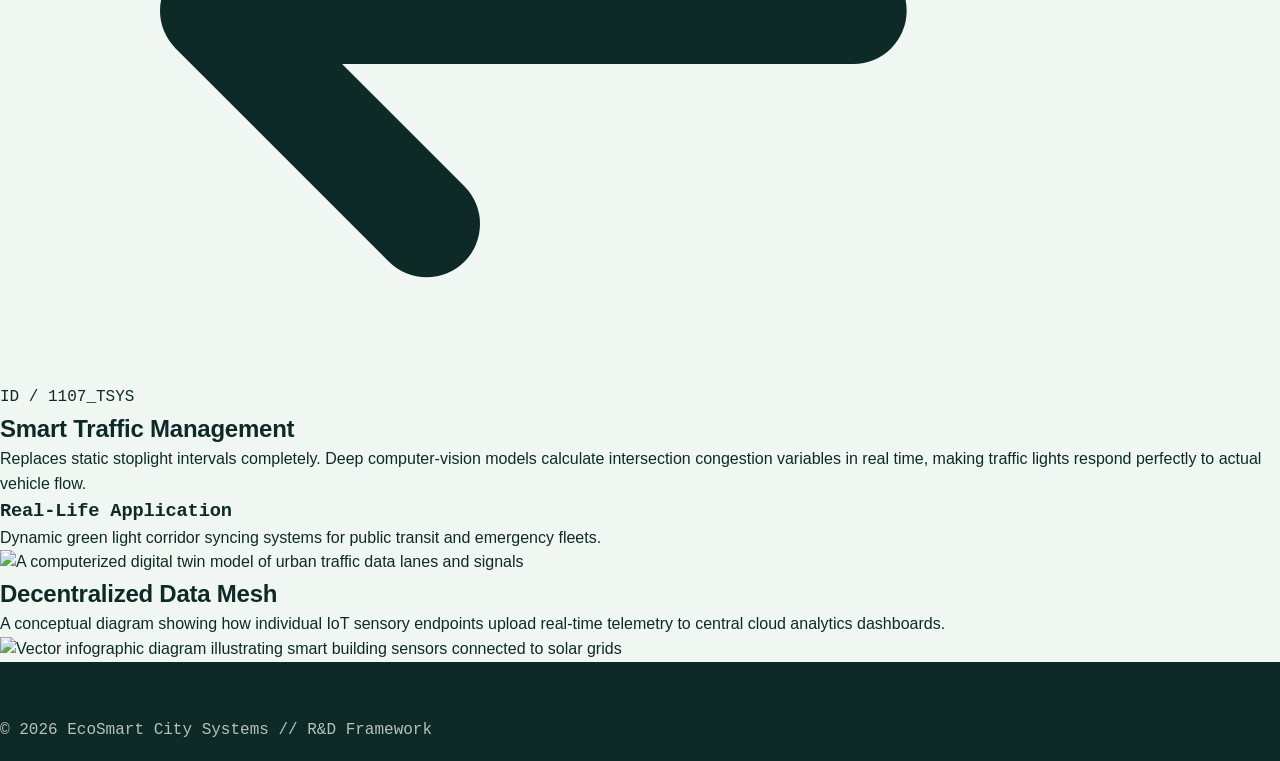
==== commit 82638873: "Add files via upload" ====
--- a/future.html
+++ b/future.html
@@ -31,6 +31,7 @@
                 <a href="smart-solutions.html" class="hover:text-[#0f4c43] text-sm transition-colors duration-200">Smart Solutions</a>
                 <a href="innovation-gallery.html" class="hover:text-[#0f4c43] text-sm transition-colors duration-200">Innovation Gallery</a>
                 <a href="future.html" class="hover:text-[#0f4c43] text-sm transition-colors duration-200">Future Technologies</a>
+                <a href="contact.html" class="hover:text-[#0f4c43] text-sm transition-colors duration-200">Contact & Feedback</a>
             </div>
 
             <!-- Action CTA Button -->
